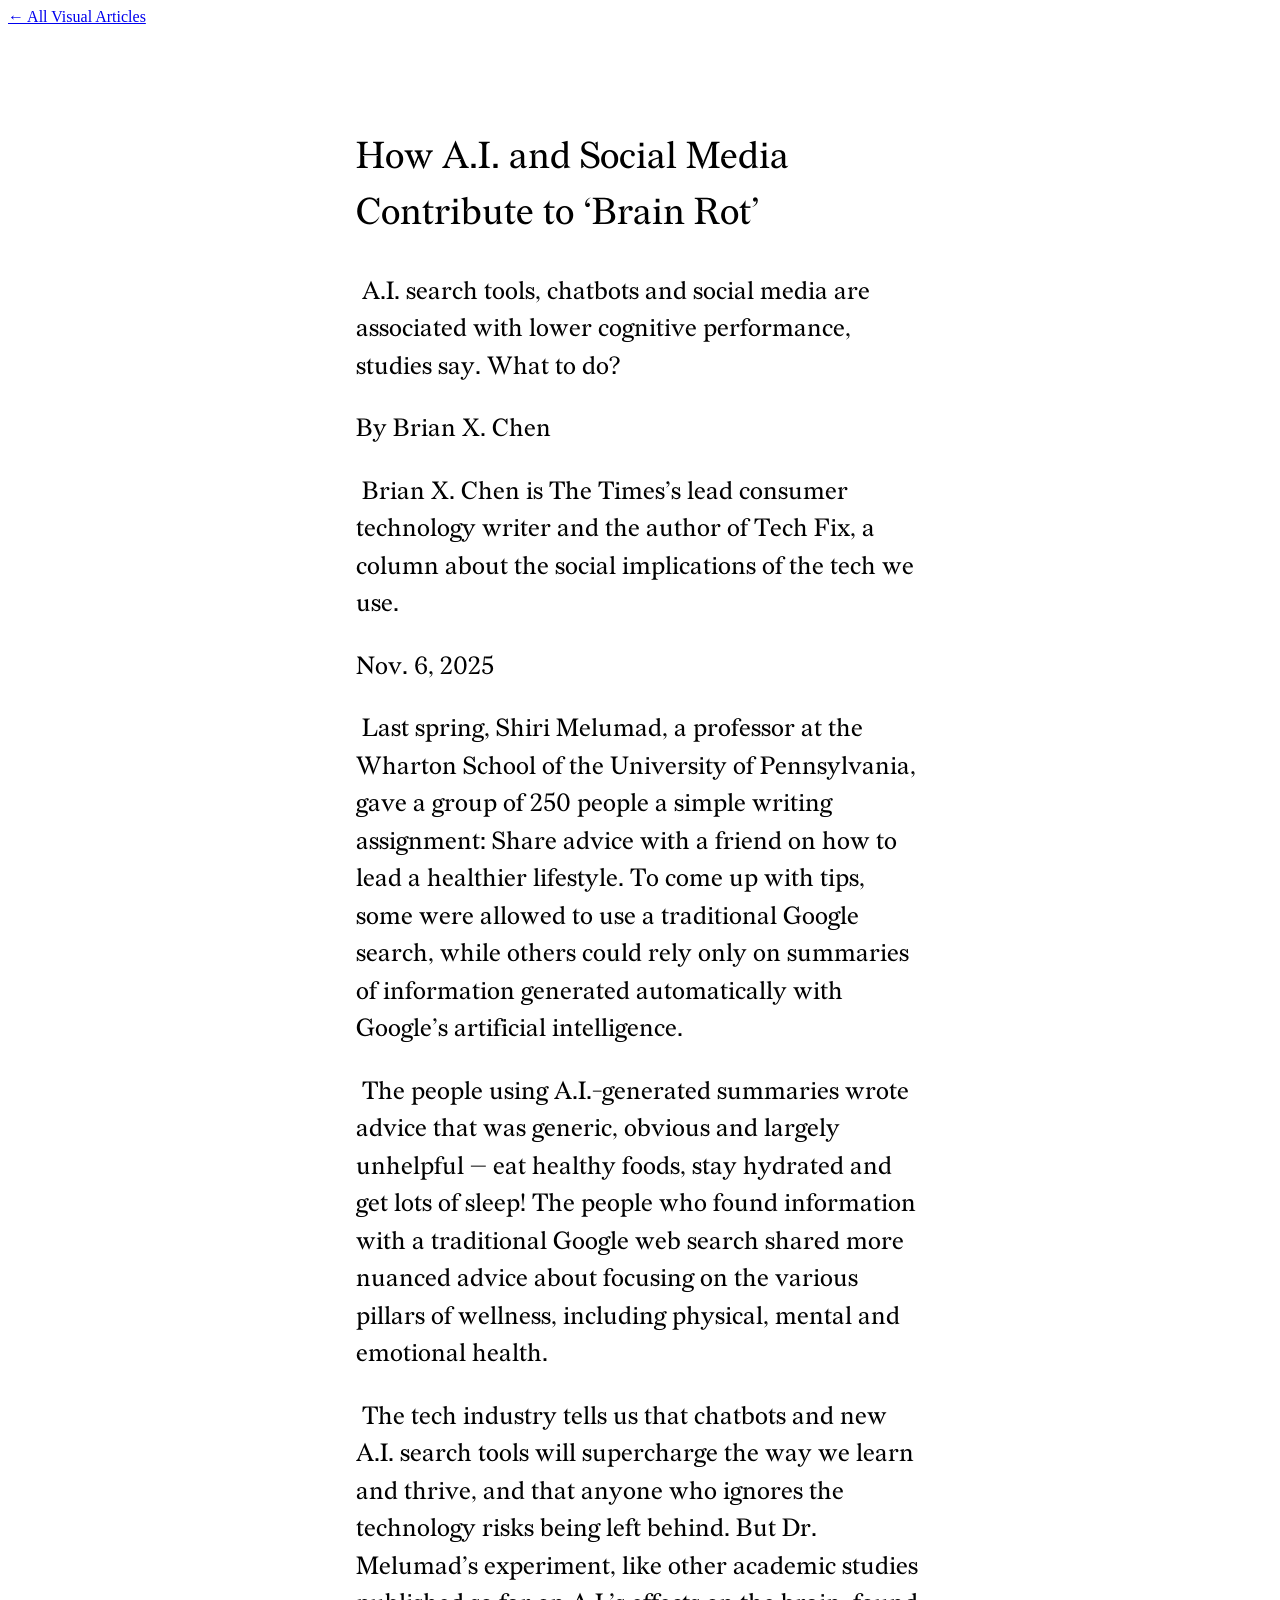
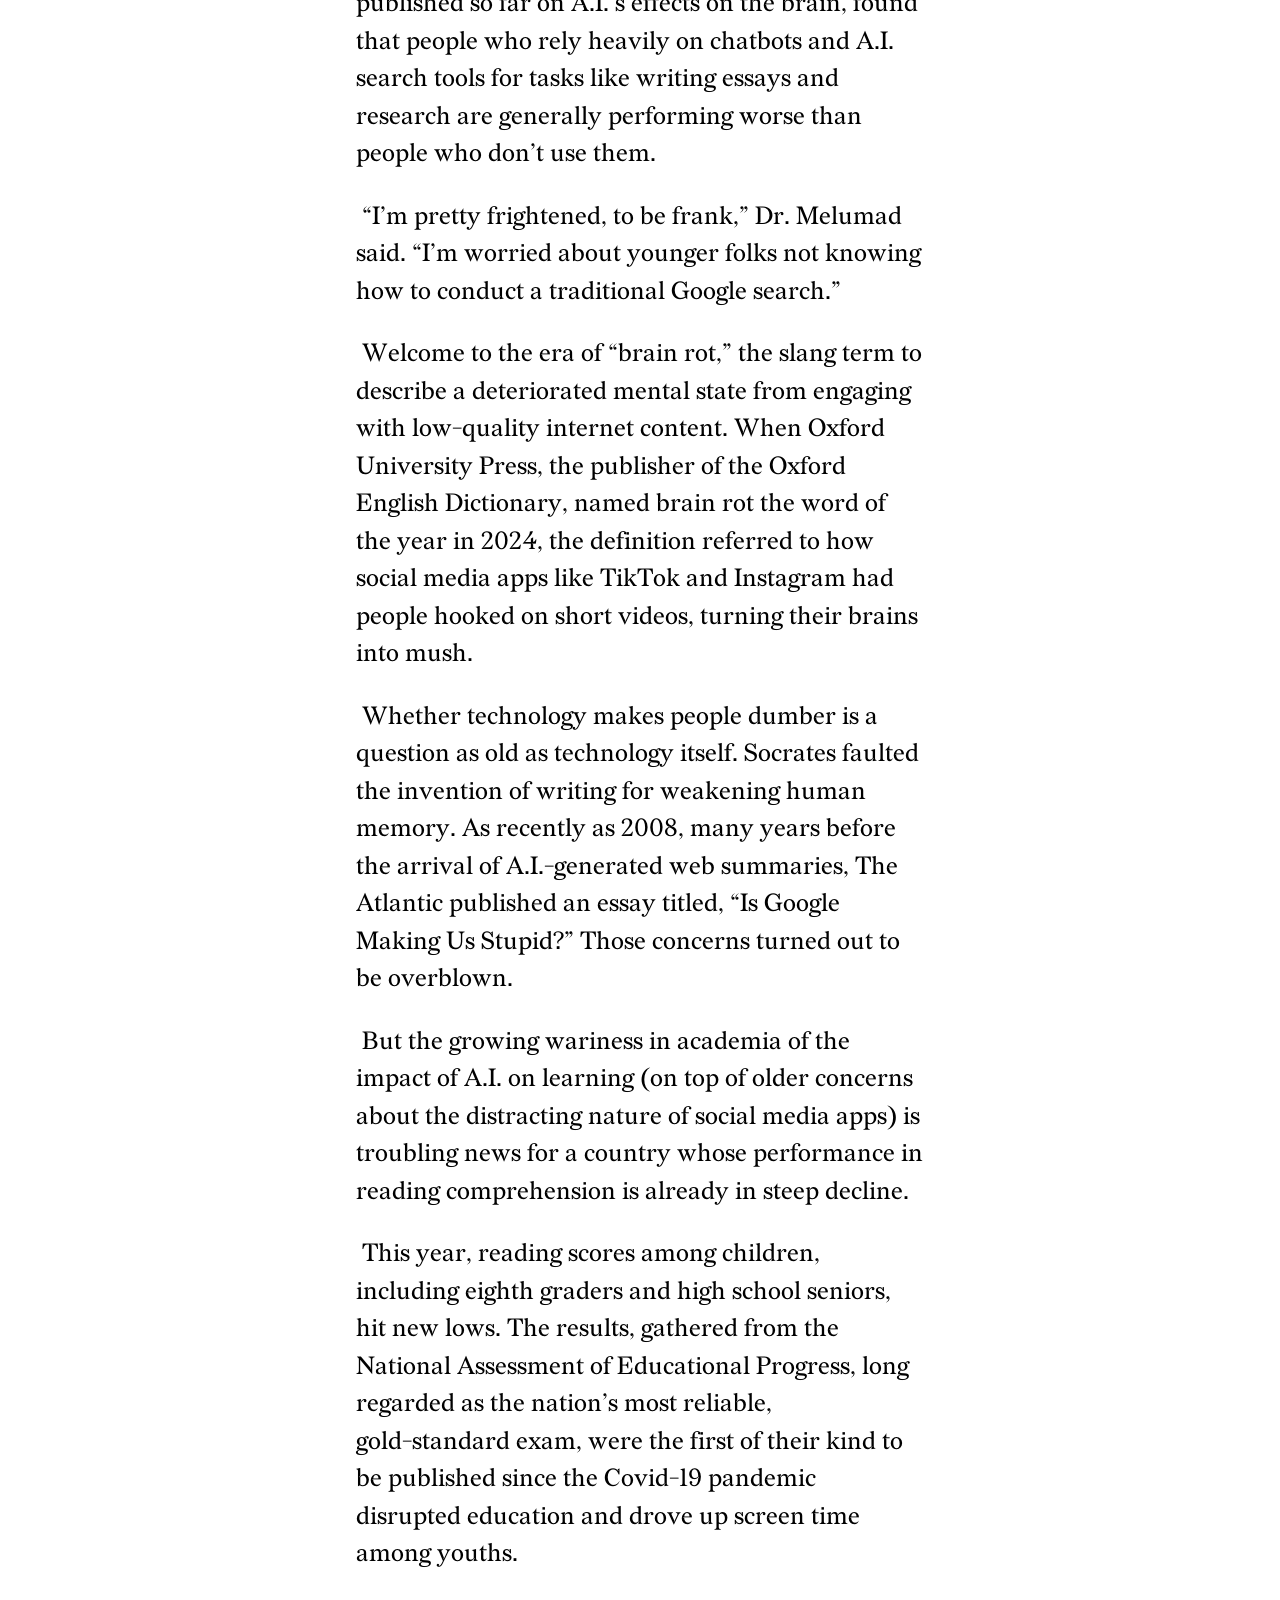
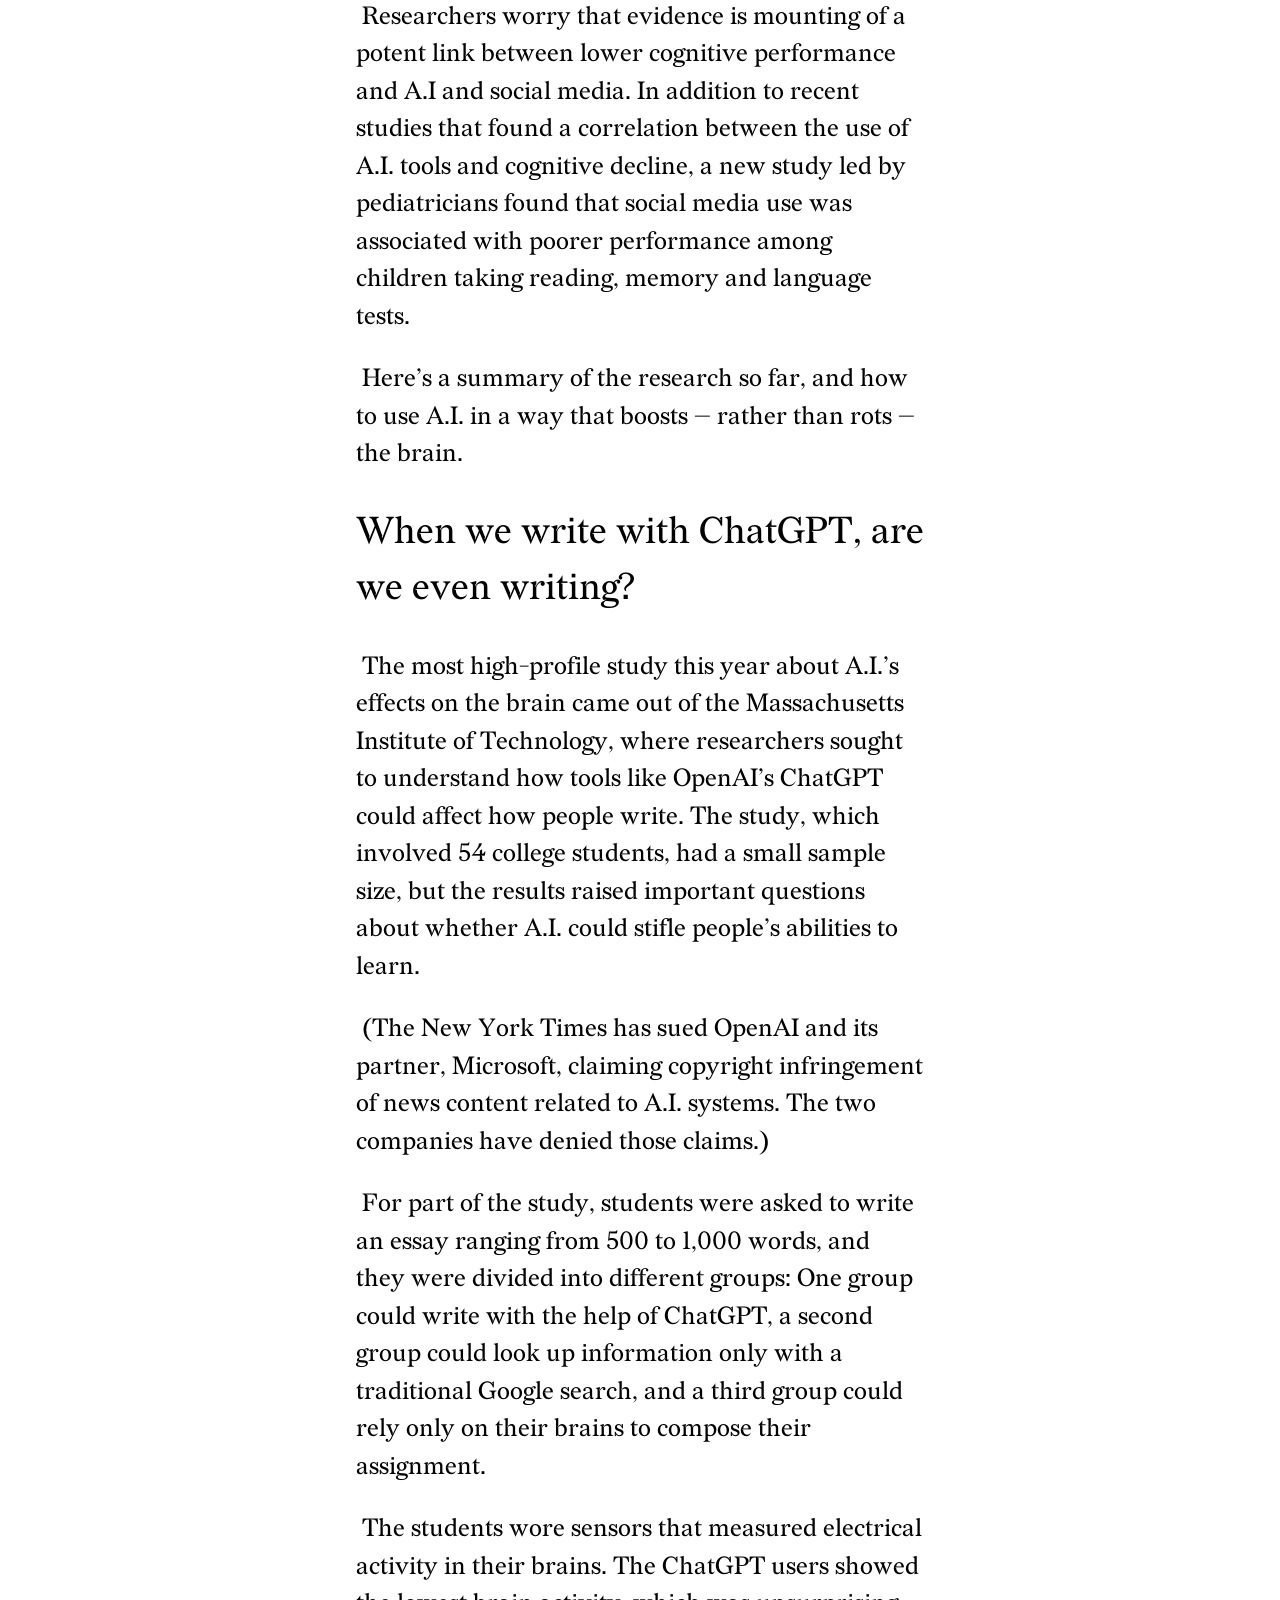
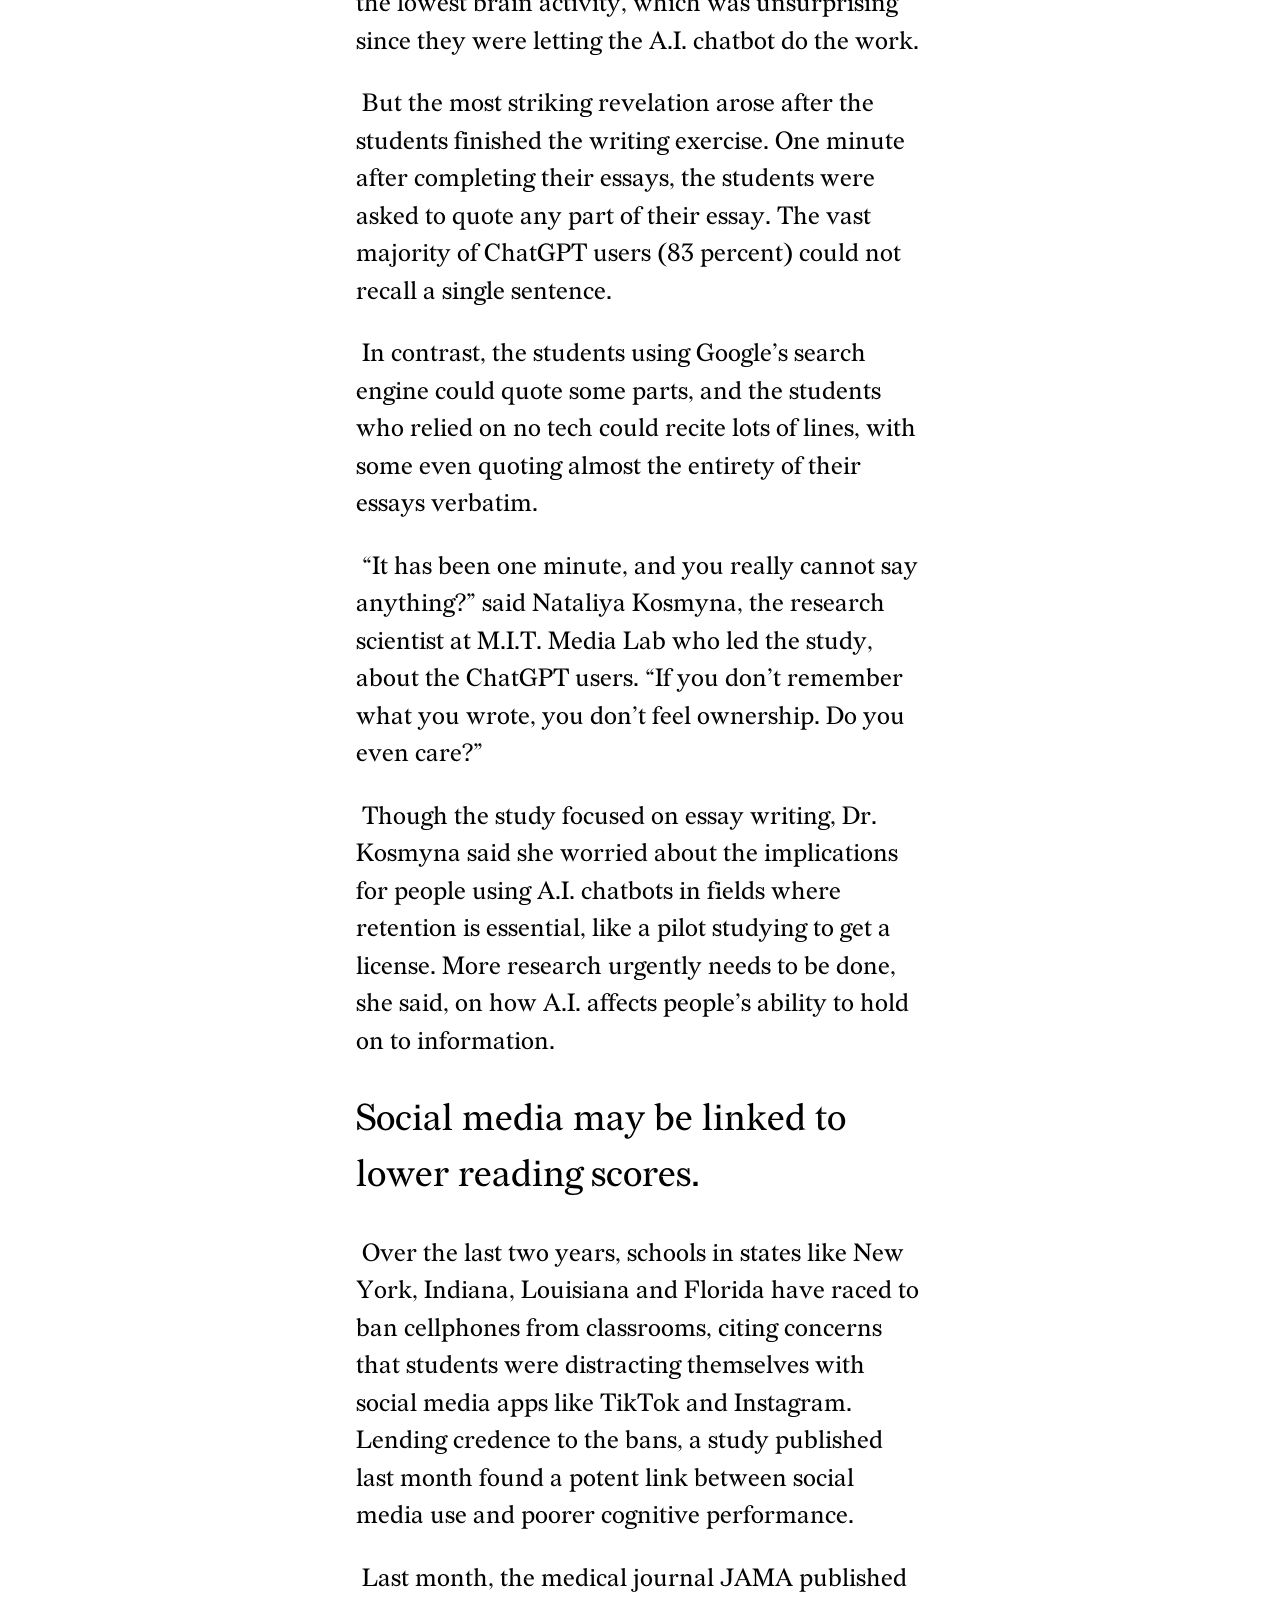
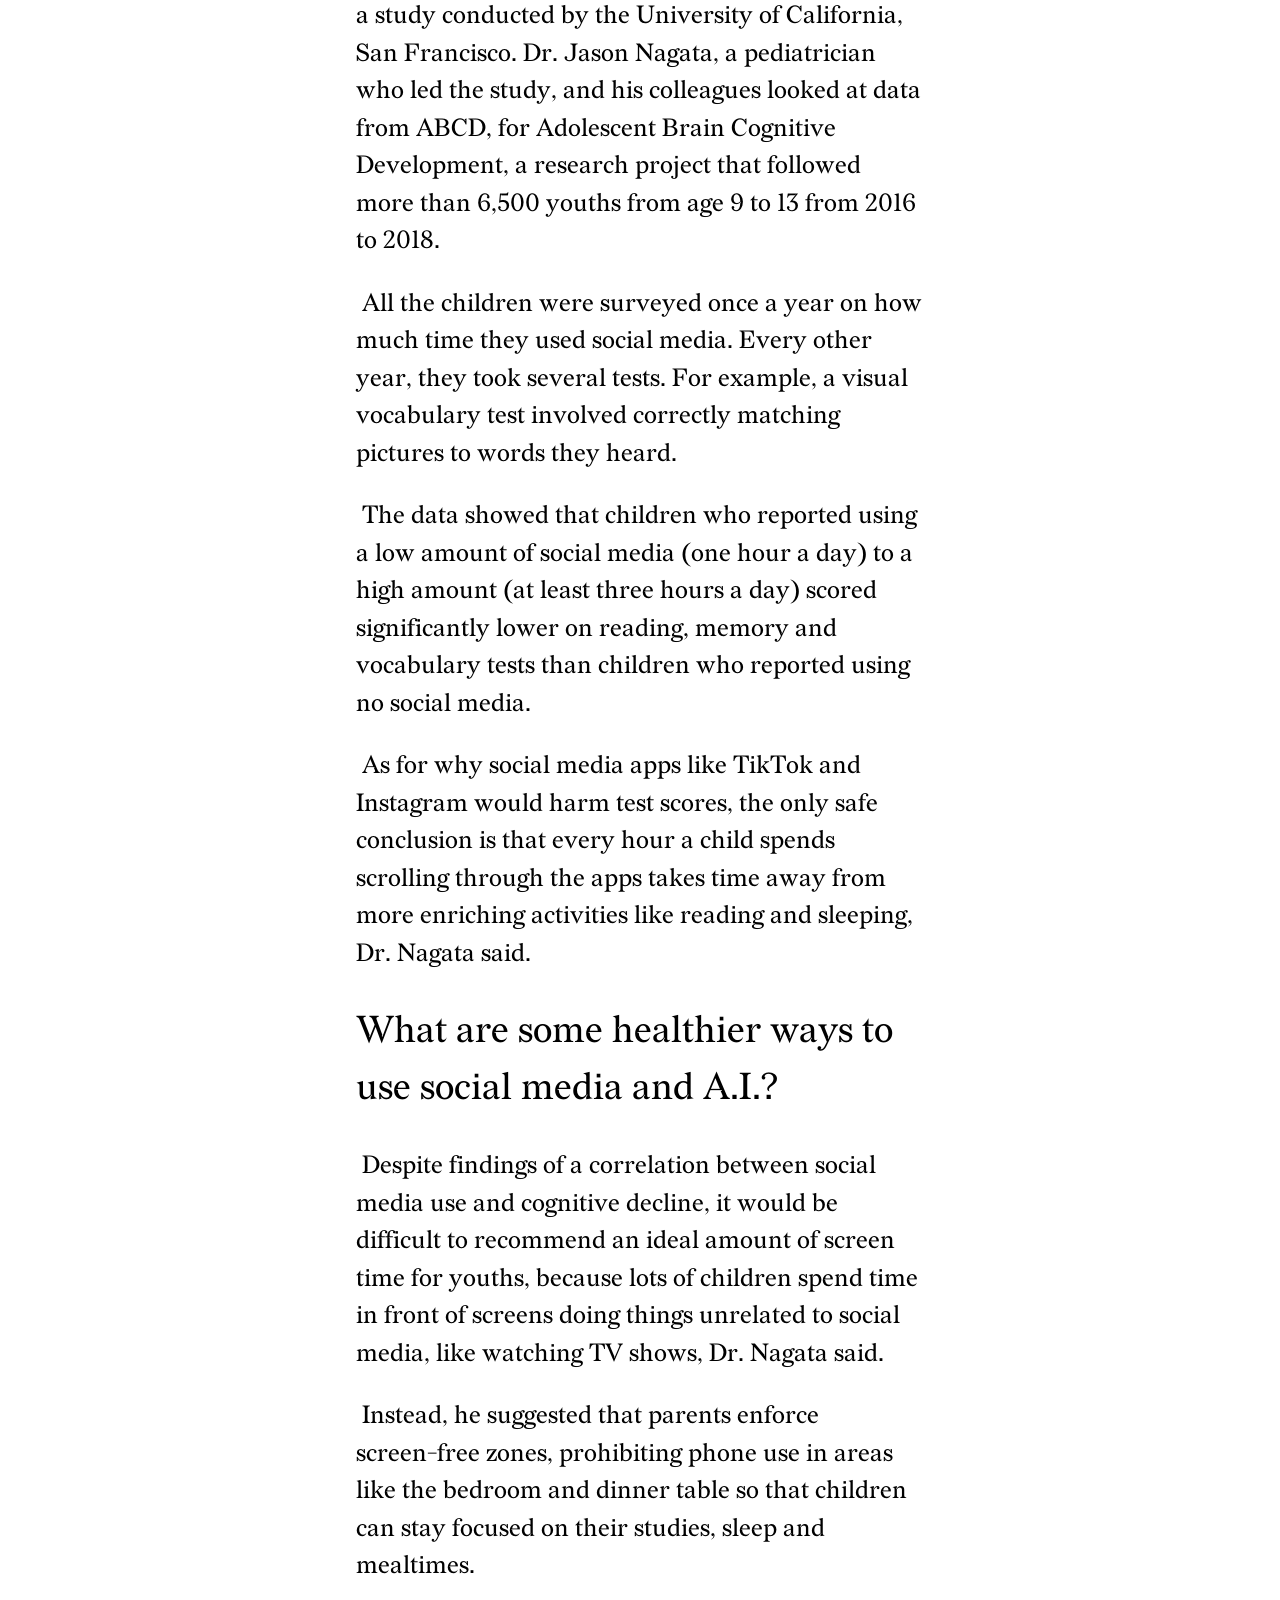
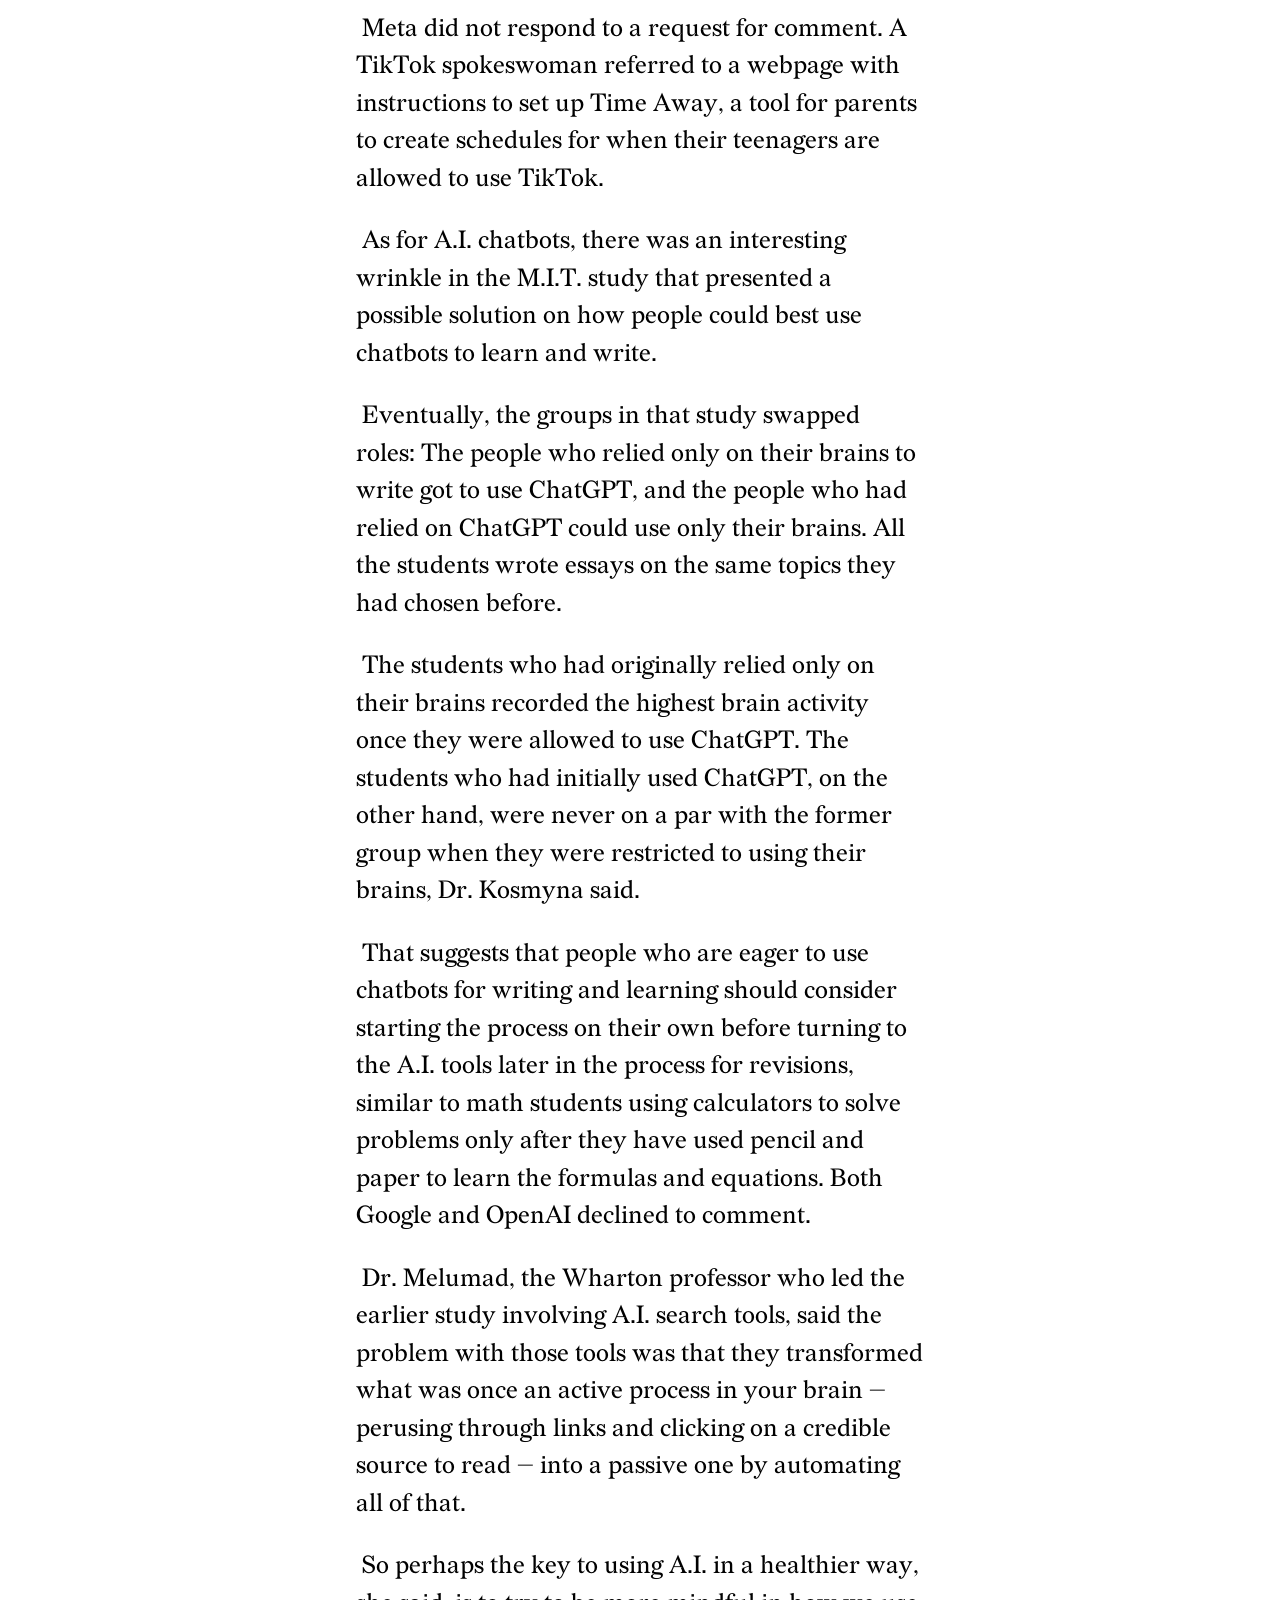
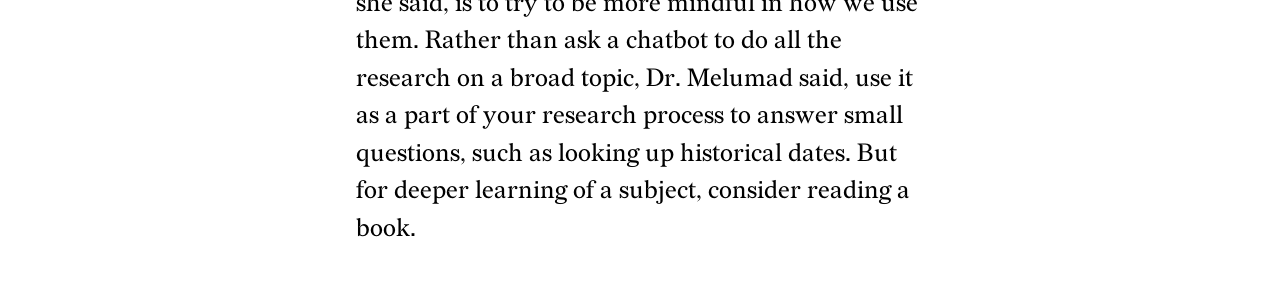
==== article-1/article-1.html @ 207b4827 "changes" ====
<!DOCTYPE html>
<html lang="en">
<head>
  <meta charset="UTF-8" />
  <title>How A.I. and Social Media Contribute to ‘Brain Rot’ | NYT Visual Articles</title>

  <link rel="stylesheet" href="../styles.css" />
  <link rel="stylesheet" href="article-1.css" />
</head>
<body>
  <header class="site-header">
    <nav class="site-nav">
      <a href="../index.html" class="nav-back">← All Visual Articles</a>
    </nav>
  </header>


  <body>
  <div class="orb orb-red"></div>
  <div class="orb orb-green"></div>
  <div class="orb orb-cyan"></div>

  <article class="article-page">
  </article>

  <script src="../script.js"></script>
  <script src="article-1.js"></script>
</body>


  <article class="article-page">

    <header class="article-header" id="hero">
      <h1>How A.I. and Social Media Contribute to ‘Brain Rot’</h1>
      <p class="dek">
        A.I. search tools, chatbots and social media are associated with lower cognitive
        performance, studies say. What to do?
      </p>
      <p class="byline">By Brian X. Chen</p>
      <p class="meta">
        Brian X. Chen is The Times’s lead consumer technology writer and the author of Tech Fix,
        a column about the social implications of the tech we use.
      </p>
      <p class="dateline">Nov. 6, 2025</p>
    </header>

    <main class="article-body">
      <section id="melumad-experiment">
        <p>
          Last spring, Shiri Melumad, a professor at the Wharton School of the University of
          Pennsylvania, gave a group of 250 people a simple writing assignment: Share advice
          with a friend on how to lead a healthier lifestyle. To come up with tips, some were
          allowed to use a traditional Google search, while others could rely only on summaries
          of information generated automatically with Google’s artificial intelligence.
        </p>
        <p>
          The people using A.I.-generated summaries wrote advice that was generic, obvious and
          largely unhelpful — eat healthy foods, stay hydrated and get lots of sleep! The people
          who found information with a traditional Google web search shared more nuanced advice
          about focusing on the various pillars of wellness, including physical, mental and
          emotional health.
        </p>
        <p>
          The tech industry tells us that chatbots and new A.I. search tools will supercharge
          the way we learn and thrive, and that anyone who ignores the technology risks being
          left behind. But Dr. Melumad’s experiment, like other academic studies published so
          far on A.I.’s effects on the brain, found that people who rely heavily on chatbots
          and A.I. search tools for tasks like writing essays and research are generally
          performing worse than people who don’t use them.
        </p>
        <p class="pull-quote">
          “I’m pretty frightened, to be frank,” Dr. Melumad said. “I’m worried about younger
          folks not knowing how to conduct a traditional Google search.”
        </p>
      </section>

      <section id="brain-rot-definition">
        <p>
          Welcome to the era of “brain rot,” the slang term to describe a deteriorated mental
          state from engaging with low-quality internet content. When Oxford University Press,
          the publisher of the Oxford English Dictionary, named brain rot the word of the year
          in 2024, the definition referred to how social media apps like TikTok and Instagram
          had people hooked on short videos, turning their brains into mush.
        </p>
        <p>
          Whether technology makes people dumber is a question as old as technology itself.
          Socrates faulted the invention of writing for weakening human memory. As recently as
          2008, many years before the arrival of A.I.-generated web summaries, The Atlantic
          published an essay titled, “Is Google Making Us Stupid?” Those concerns turned out to
          be overblown.
        </p>
        <p>
          But the growing wariness in academia of the impact of A.I. on learning (on top of
          older concerns about the distracting nature of social media apps) is troubling news
          for a country whose performance in reading comprehension is already in steep decline.
        </p>
        <p>
          This year, reading scores among children, including eighth graders and high school
          seniors, hit new lows. The results, gathered from the National Assessment of
          Educational Progress, long regarded as the nation’s most reliable, gold-standard
          exam, were the first of their kind to be published since the Covid-19 pandemic
          disrupted education and drove up screen time among youths.
        </p>
        <p>
          Researchers worry that evidence is mounting of a potent link between lower cognitive
          performance and A.I and social media. In addition to recent studies that found a
          correlation between the use of A.I. tools and cognitive decline, a new study led by
          pediatricians found that social media use was associated with poorer performance among
          children taking reading, memory and language tests.
        </p>
      </section>

      <section id="research-summary">
        <p class="section-kicker">
          Here’s a summary of the research so far, and how to use A.I. in a way that boosts —
          rather than rots — the brain.
        </p>
      </section>

      <section id="mit-study">
        <h2>When we write with ChatGPT, are we even writing?</h2>
        <p>
          The most high-profile study this year about A.I.’s effects on the brain came out of
          the Massachusetts Institute of Technology, where researchers sought to understand how
          tools like OpenAI’s ChatGPT could affect how people write. The study, which involved
          54 college students, had a small sample size, but the results raised important
          questions about whether A.I. could stifle people’s abilities to learn.
        </p>
        <p class="note">
          (The New York Times has sued OpenAI and its partner, Microsoft, claiming copyright
          infringement of news content related to A.I. systems. The two companies have denied
          those claims.)
        </p>
        <p>
          For part of the study, students were asked to write an essay ranging from 500 to
          1,000 words, and they were divided into different groups: One group could write with
          the help of ChatGPT, a second group could look up information only with a traditional
          Google search, and a third group could rely only on their brains to compose their
          assignment.
        </p>
        <p>
          The students wore sensors that measured electrical activity in their brains. The
          ChatGPT users showed the lowest brain activity, which was unsurprising since they
          were letting the A.I. chatbot do the work.
        </p>
        <p>
          But the most striking revelation arose after the students finished the writing
          exercise. One minute after completing their essays, the students were asked to quote
          any part of their essay. The vast majority of ChatGPT users (83 percent) could not
          recall a single sentence.
        </p>
        <p>
          In contrast, the students using Google’s search engine could quote some parts, and
          the students who relied on no tech could recite lots of lines, with some even quoting
          almost the entirety of their essays verbatim.
        </p>
        <p class="pull-quote">
          “It has been one minute, and you really cannot say anything?” said Nataliya Kosmyna,
          the research scientist at M.I.T. Media Lab who led the study, about the ChatGPT
          users. “If you don’t remember what you wrote, you don’t feel ownership. Do you even
          care?”
        </p>
        <p>
          Though the study focused on essay writing, Dr. Kosmyna said she worried about the
          implications for people using A.I. chatbots in fields where retention is essential,
          like a pilot studying to get a license. More research urgently needs to be done, she
          said, on how A.I. affects people’s ability to hold on to information.
        </p>
      </section>

      <section id="social-media-study">
        <h2>Social media may be linked to lower reading scores.</h2>
        <p>
          Over the last two years, schools in states like New York, Indiana, Louisiana and
          Florida have raced to ban cellphones from classrooms, citing concerns that students
          were distracting themselves with social media apps like TikTok and Instagram. Lending
          credence to the bans, a study published last month found a potent link between social
          media use and poorer cognitive performance.
        </p>
        <p>
          Last month, the medical journal JAMA published a study conducted by the University of
          California, San Francisco. Dr. Jason Nagata, a pediatrician who led the study, and
          his colleagues looked at data from ABCD, for Adolescent Brain Cognitive Development,
          a research project that followed more than 6,500 youths from age 9 to 13 from 2016 to
          2018.
        </p>
        <p>
          All the children were surveyed once a year on how much time they used social media.
          Every other year, they took several tests. For example, a visual vocabulary test
          involved correctly matching pictures to words they heard.
        </p>
        <p>
          The data showed that children who reported using a low amount of social media (one
          hour a day) to a high amount (at least three hours a day) scored significantly lower
          on reading, memory and vocabulary tests than children who reported using no social
          media.
        </p>
        <p>
          As for why social media apps like TikTok and Instagram would harm test scores, the
          only safe conclusion is that every hour a child spends scrolling through the apps
          takes time away from more enriching activities like reading and sleeping, Dr. Nagata
          said.
        </p>
      </section>

      <section id="healthier-use">
        <h2>What are some healthier ways to use social media and A.I.?</h2>
        <p>
          Despite findings of a correlation between social media use and cognitive decline, it
          would be difficult to recommend an ideal amount of screen time for youths, because
          lots of children spend time in front of screens doing things unrelated to social
          media, like watching TV shows, Dr. Nagata said.
        </p>
        <p>
          Instead, he suggested that parents enforce screen-free zones, prohibiting phone use
          in areas like the bedroom and dinner table so that children can stay focused on their
          studies, sleep and mealtimes.
        </p>
        <p>
          Meta did not respond to a request for comment. A TikTok spokeswoman referred to a
          webpage with instructions to set up Time Away, a tool for parents to create schedules
          for when their teenagers are allowed to use TikTok.
        </p>
        <p>
          As for A.I. chatbots, there was an interesting wrinkle in the M.I.T. study that
          presented a possible solution on how people could best use chatbots to learn and
          write.
        </p>
        <p>
          Eventually, the groups in that study swapped roles: The people who relied only on
          their brains to write got to use ChatGPT, and the people who had relied on ChatGPT
          could use only their brains. All the students wrote essays on the same topics they
          had chosen before.
        </p>
        <p>
          The students who had originally relied only on their brains recorded the highest
          brain activity once they were allowed to use ChatGPT. The students who had initially
          used ChatGPT, on the other hand, were never on a par with the former group when they
          were restricted to using their brains, Dr. Kosmyna said.
        </p>
        <p>
          That suggests that people who are eager to use chatbots for writing and learning
          should consider starting the process on their own before turning to the A.I. tools
          later in the process for revisions, similar to math students using calculators to
          solve problems only after they have used pencil and paper to learn the formulas and
          equations. Both Google and OpenAI declined to comment.
        </p>
        <p>
          Dr. Melumad, the Wharton professor who led the earlier study involving A.I. search
          tools, said the problem with those tools was that they transformed what was once an
          active process in your brain — perusing through links and clicking on a credible
          source to read — into a passive one by automating all of that.
        </p>
        <p>
          So perhaps the key to using A.I. in a healthier way, she said, is to try to be more
          mindful in how we use them. Rather than ask a chatbot to do all the research on a
          broad topic, Dr. Melumad said, use it as a part of your research process to answer
          small questions, such as looking up historical dates. But for deeper learning of a
          subject, consider reading a book.
        </p>
      </section>
    </main>
  </article>

  <script src="../script.js"></script>
  <script src="article-1.js"></script>
</body>
</html>
---- article-1/article-1.css ----
@font-face {
  font-family: "Redaction";
  src: url("../fonts/Redaction.otf") format("opentype");
  font-weight: 400;
  font-style: normal;
}

@font-face {
  font-family: "Redaction";
  src: url("../fonts/Redaction20.otf") format("opentype");
  font-weight: 200;
  font-style: normal;
}

@font-face {
  font-family: "Redaction";
  src: url("../fonts/Redaction35.otf") format("opentype");
  font-weight: 300;
  font-style: normal;
}

@font-face {
  font-family: "Redaction";
  src: url("../fonts/Redaction50.otf") format("opentype");
  font-weight: 500;
  font-style: normal;
}

@font-face {
  font-family: "Redaction";
  src: url("../fonts/Redaction70.otf") format("opentype");
  font-weight: 700;
  font-style: normal;
}

@font-face {
  font-family: "Redaction";
  src: url("../fonts/Redaction100.otf") format("opentype");
  font-weight: 900;
  font-style: normal;
}


.article-page {
  font-family: "Redaction", system-ui, -apple-system, BlinkMacSystemFont, sans-serif;
  font-size: clamp(20px, 2vw, 25px);
  max-width: 600px;         
  width: 100%;               
  margin: 0 auto;          
  padding: 24px 16px;       
  box-sizing: border-box;
  font-synthesis: none;     

 
  hyphens: none;
  word-break: normal;
  overflow-wrap: normal;
}

.article-header,
.article-body {
  width: 100%;
}


.article-page p,
.article-page h1,
.article-page h2 {
  font-weight: 400;
  line-height: 1.5;
  transition: none;
}

.rot-word {
  display: inline-block;
  white-space: nowrap;
}

.rot-char {
  display: inline-block;


  padding: 6px 4px;     
  margin: -6px -4px;    

  font-synthesis: none;
  transition: none;
}

body {
  background: #ffffff;
}


/* .orb {
  position: fixed;
  width: 320px;
  height: 320px;
  border-radius: 50%;
  pointer-events: none;
  mix-blend-mode: multiply;
  opacity: 0.9;
  z-index: 0;

  filter: blur(30px);
}


.orb-red {
  background: radial-gradient(circle,
    rgba(255, 0, 0, 1) 0%,
    rgba(255, 0, 0, 0.6) 35%,
    rgba(255, 0, 0, 0.25) 60%,
    rgba(255, 0, 0, 0) 100%
  );
}


.orb-green {
  background: radial-gradient(circle,
    rgba(75, 255, 0, 1) 0%,
    rgba(75, 255, 0, 0.6) 35%,
    rgba(75, 255, 0, 0.25) 60%,
    rgba(75, 255, 0, 0) 100%
  );
}

.orb-cyan {
  background: radial-gradient(circle,
    rgba(0, 231, 255, 1) 0%,
    rgba(0, 231, 255, 0.6) 35%,
    rgba(0, 231, 255, 0.25) 60%,
    rgba(0, 231, 255, 0) 100%
  );
} */



.article-page {
  position: relative;
  z-index: 1;
}
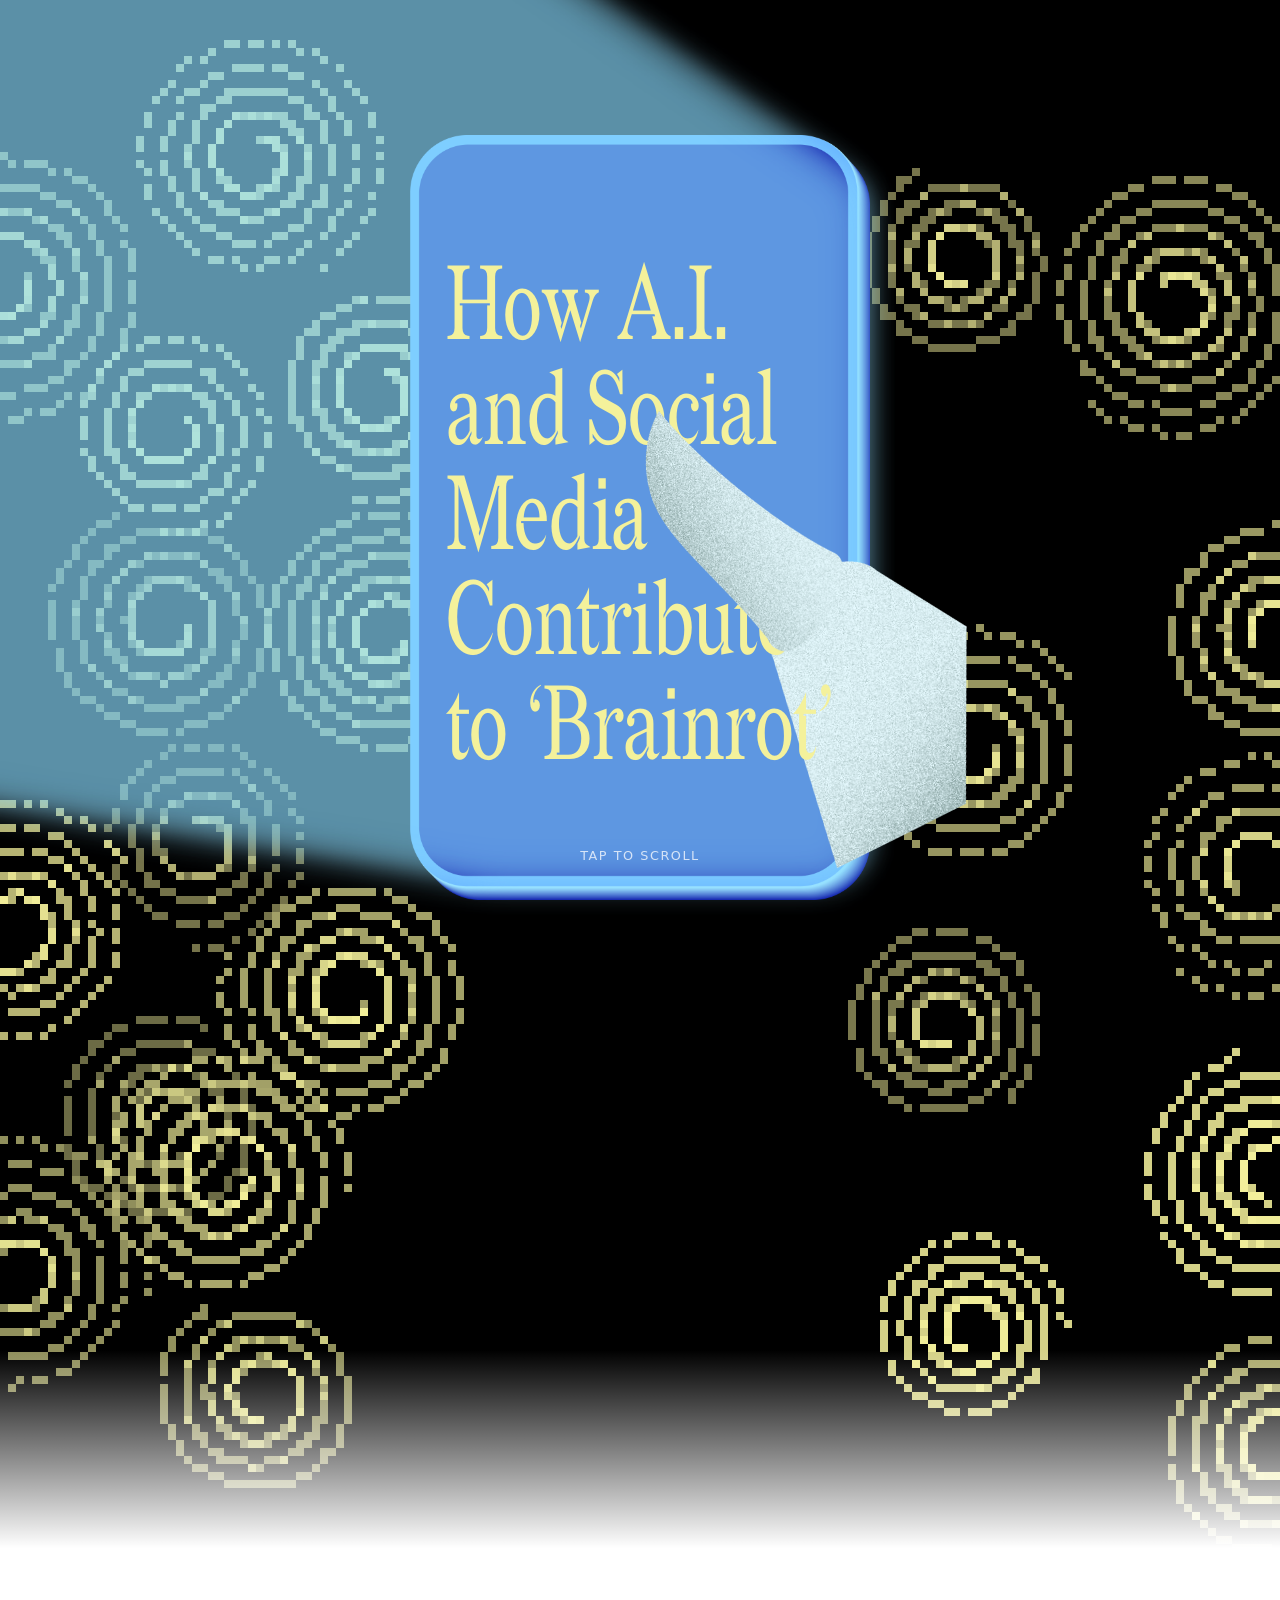
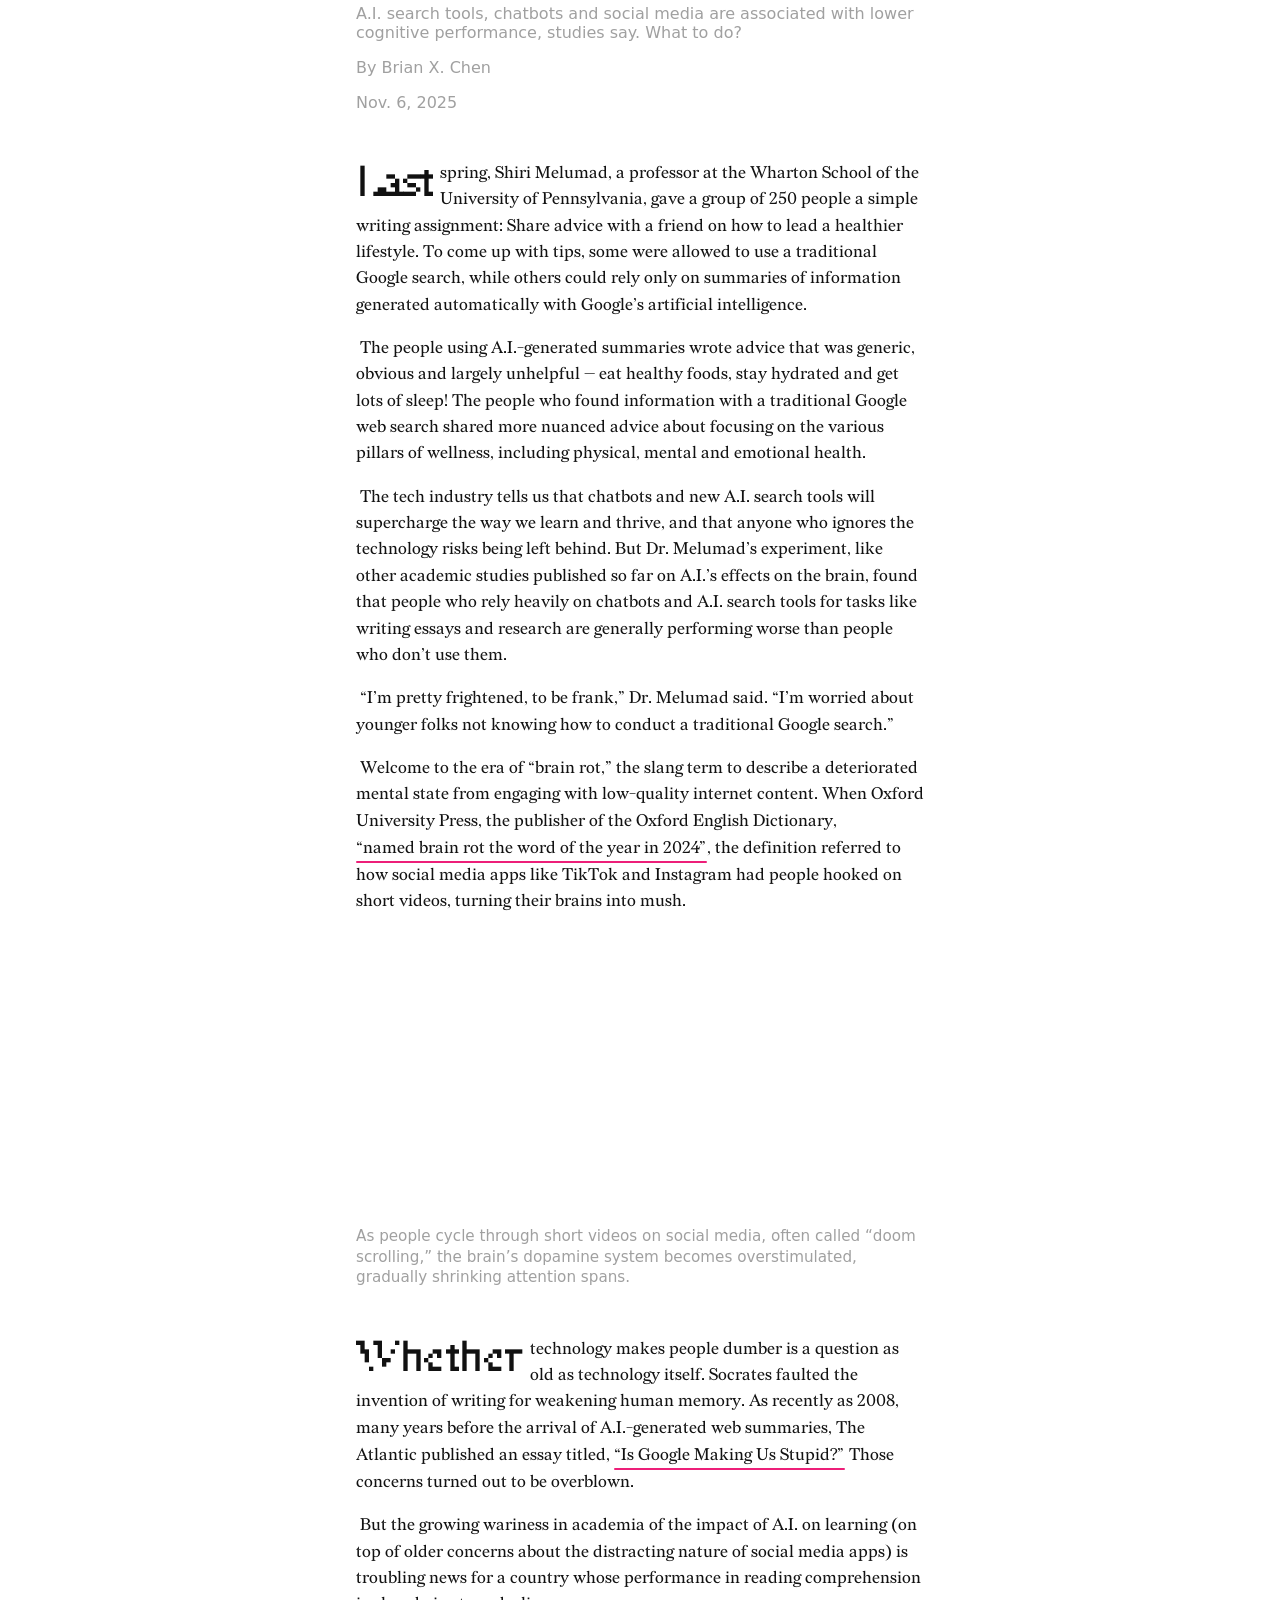
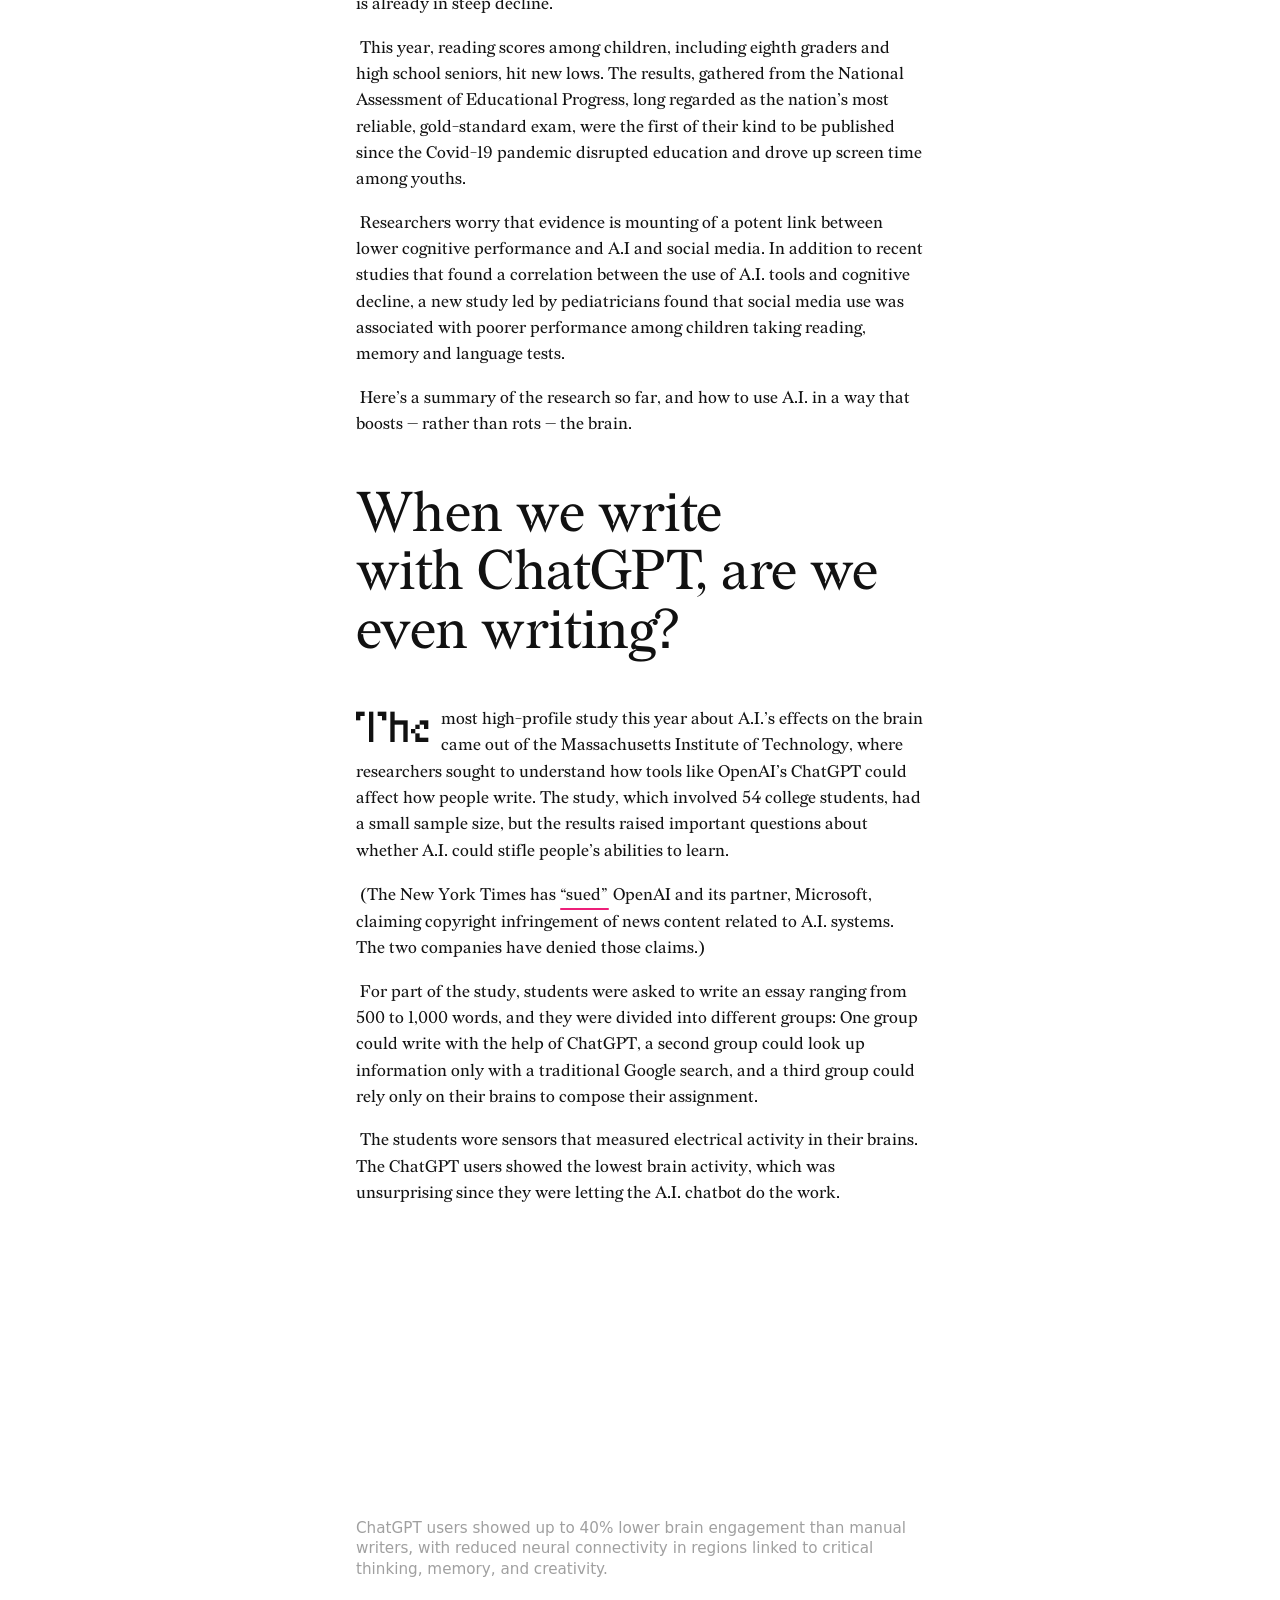
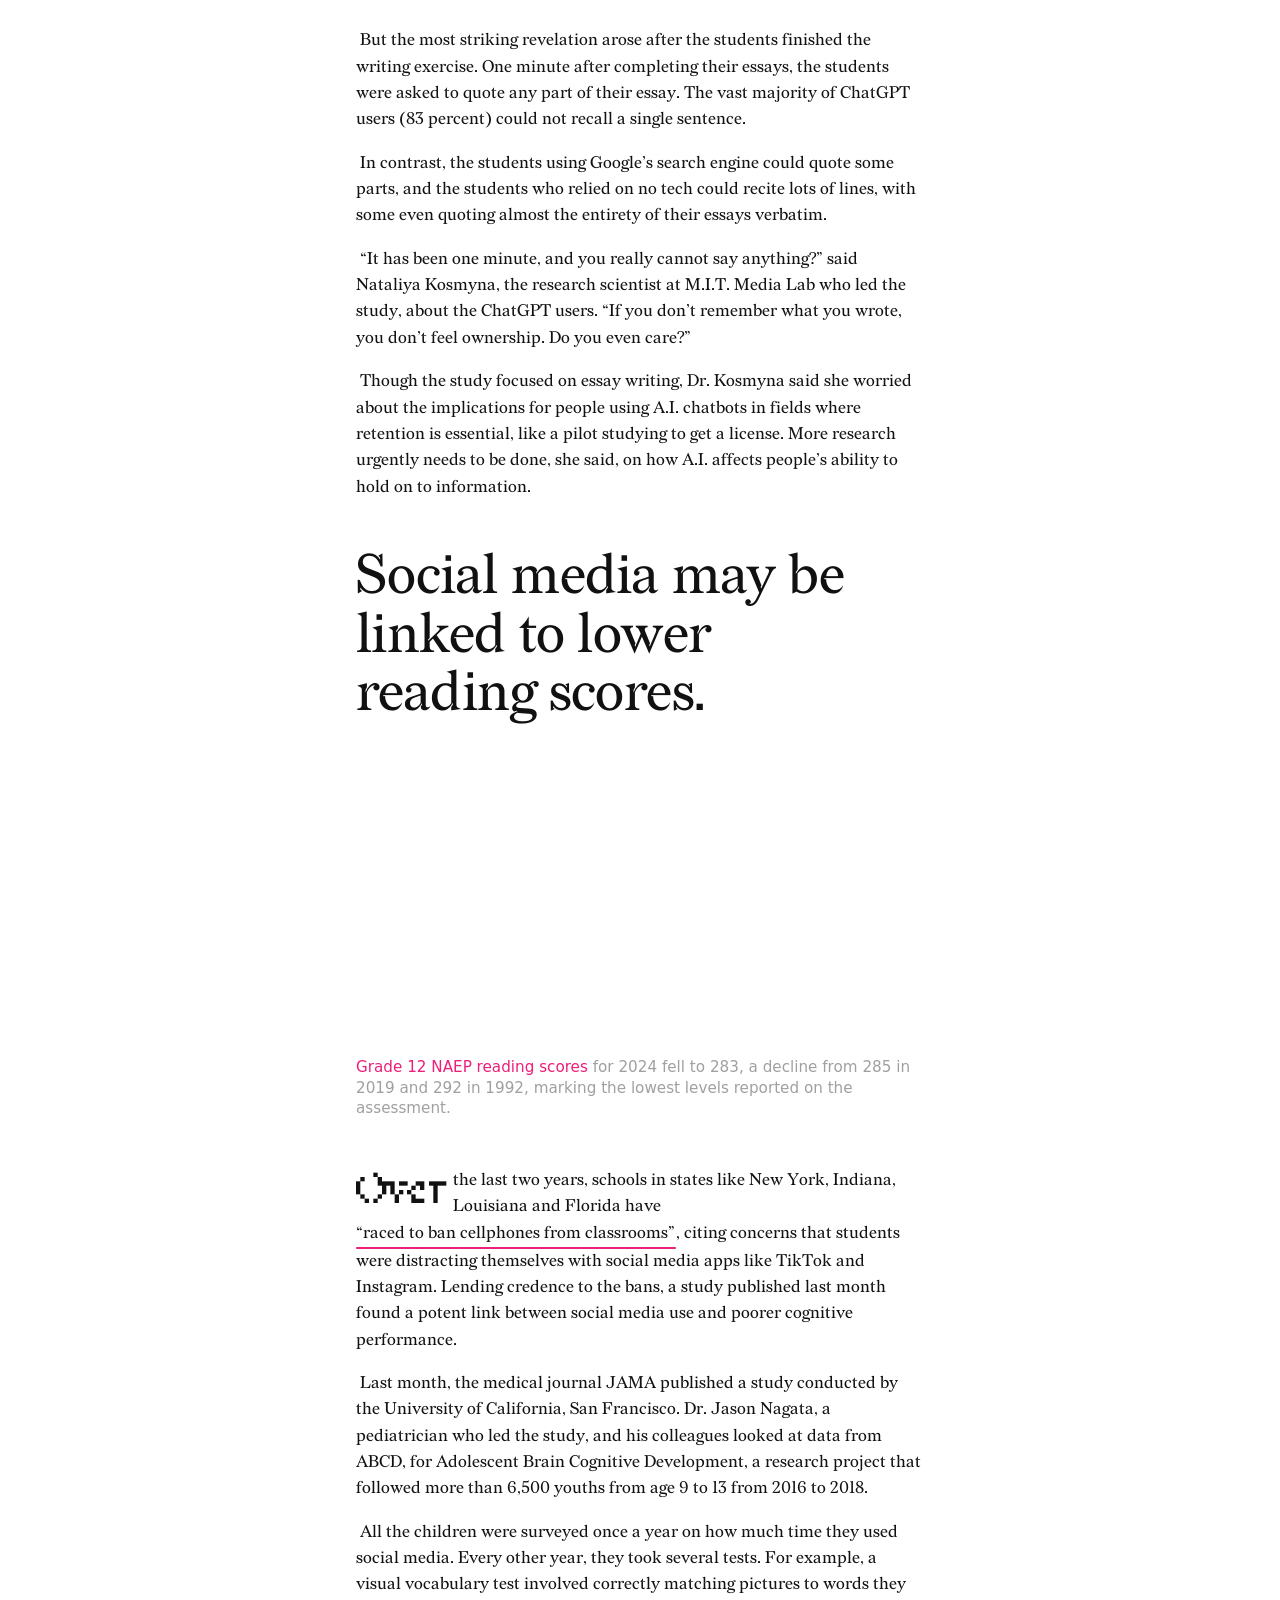
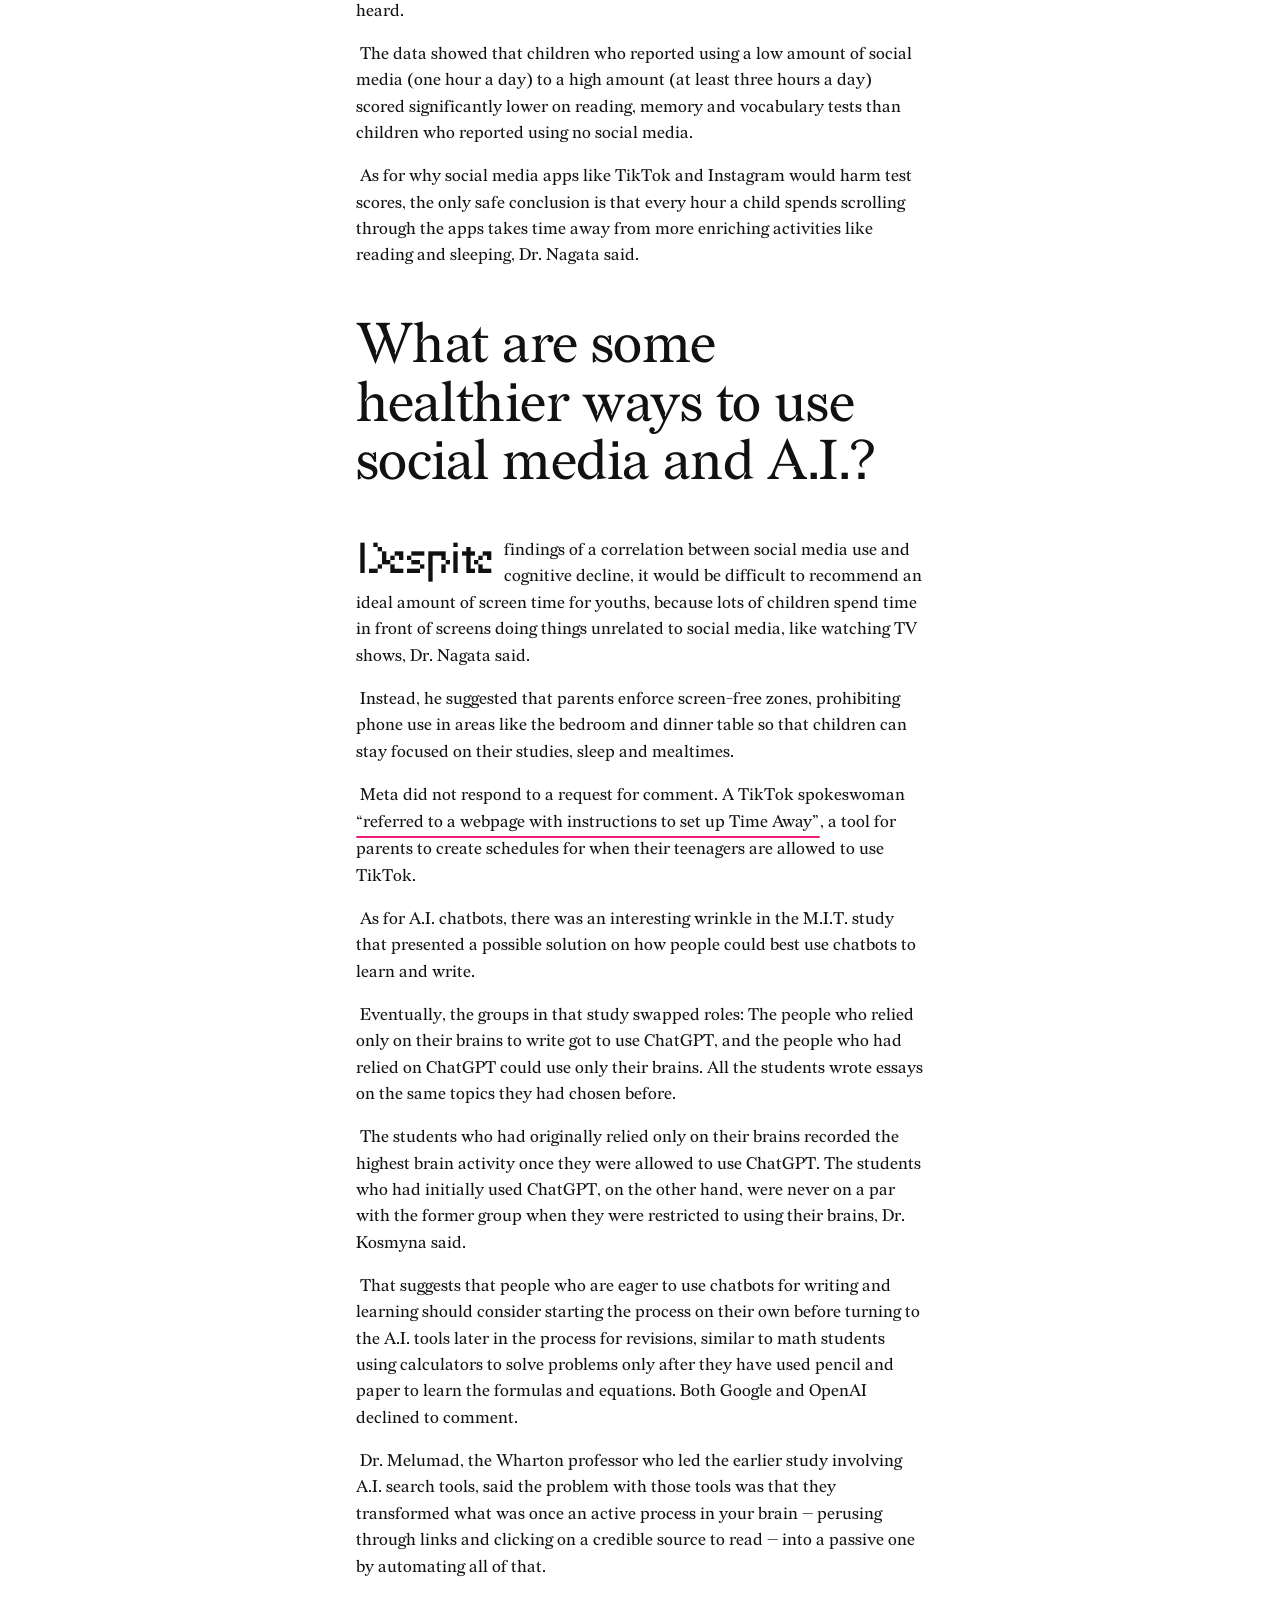
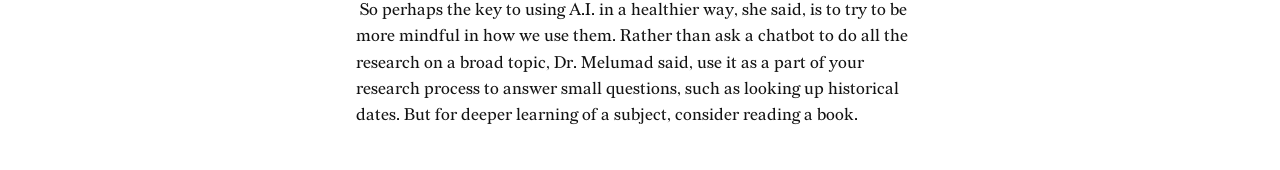
==== commit aefd517c: "Publish site" ====
--- a/article-1/article-1.html
+++ b/article-1/article-1.html
@@ -2,48 +2,74 @@
 <html lang="en">
 <head>
   <meta charset="UTF-8" />
-  <title>How A.I. and Social Media Contribute to ‘Brain Rot’ | NYT Visual Articles</title>
-
-  <link rel="stylesheet" href="../styles.css" />
+  <title>How A.I. and Social Media Contribute to ‘Brain Rot’</title>
+
+  <link rel="stylesheet" href="../style.css" />
   <link rel="stylesheet" href="article-1.css" />
 </head>
+
 <body>
-  <header class="site-header">
-    <nav class="site-nav">
-      <a href="../index.html" class="nav-back">← All Visual Articles</a>
-    </nav>
-  </header>
-
-
-  <body>
-  <div class="orb orb-red"></div>
-  <div class="orb orb-green"></div>
-  <div class="orb orb-cyan"></div>
+<aside class="link-dock" id="linkDock" aria-hidden="true">
+  <div class="link-dock-inner">
+    <div class="link-dock-kicker">Link preview</div>
+
+    <div class="link-dock-title"></div>
+    <div class="link-dock-subtitle"></div>
+
+    <a class="link-dock-button" target="_blank" rel="noopener">
+    </a>
+
+  </div>
+</aside>
+
+    <!-- loop video -->
+    <!--
+    <video
+      class="landing-video"
+      src="../images/brainrot.mp4"
+      autoplay
+      muted
+      loop
+      playsinline
+    ></video>
+    -->
+
+    <header class="landing-hero" aria-hidden="true">
+  <img class="landing-bg" src="../images/brainrot-landing.png" alt="" />
+
+  <div class="hero-stage" id="heroStage">
+    <canvas id="spiralOverlay" class="spiral-overlay" aria-hidden="true"></canvas>
+
+    <div class="phone-hero" id="phoneHero">
+      <img class="phone-img" src="../images/phone.png" alt="" />
+
+  <img class="screen-glow" src="../images/screen-glow.png" alt="" aria-hidden="true" />
+
+<div class="thumb-palm-wrap" aria-hidden="true">
+  <img class="thumb-palm" id="thumbPalm" src="../images/thumb-palm.png" alt="" />
+</div>
+
+<div class="thumb-finger-wrap" aria-hidden="true">
+  <img class="thumb-finger" id="thumbFinger" src="../images/thumb-finger.png" alt="" />
+</div>
+
+      <div class="phone-screen" id="phoneScreen" aria-hidden="true">
+        <div class="reel-track" id="reelTrack"></div>
+        <div class="tap-hint" id="tapHint">tap to scroll</div>
+      </div>
+    </div>
+  </div>
+</header>
 
   <article class="article-page">
-  </article>
-
-  <script src="../script.js"></script>
-  <script src="article-1.js"></script>
-</body>
-
-
-  <article class="article-page">
-
-    <header class="article-header" id="hero">
-      <h1>How A.I. and Social Media Contribute to ‘Brain Rot’</h1>
+    <header class="article-header">
       <p class="dek">
         A.I. search tools, chatbots and social media are associated with lower cognitive
         performance, studies say. What to do?
       </p>
       <p class="byline">By Brian X. Chen</p>
-      <p class="meta">
-        Brian X. Chen is The Times’s lead consumer technology writer and the author of Tech Fix,
-        a column about the social implications of the tech we use.
-      </p>
       <p class="dateline">Nov. 6, 2025</p>
     </header>
-
     <main class="article-body">
       <section id="melumad-experiment">
         <p>
@@ -75,25 +101,64 @@
       </section>
 
       <section id="brain-rot-definition">
-        <p>
+        <p data-no-dropword>
           Welcome to the era of “brain rot,” the slang term to describe a deteriorated mental
           state from engaging with low-quality internet content. When Oxford University Press,
-          the publisher of the Oxford English Dictionary, named brain rot the word of the year
-          in 2024, the definition referred to how social media apps like TikTok and Instagram
+          the publisher of the Oxford English Dictionary,
+          <a class="link-pop"
+             href="https://www.nytimes.com/2024/12/01/arts/brain-rot-oxford-word.html"
+             target="_blank" 
+             rel="noopener noreferrer"
+             data-preview-title="NYT: Oxford’s 2024 Word of the Year Is…"
+             data-preview-subtitle="After digging through its enormous database, it has chosen “brain rot” — specifically, the kind brought on by digital overload — as its 2024 Word of the Year.
+            It’s been quite a journey for “brain rot,” which triumphed over a shortlist of contenders including “lore,” “demure,” “romantasy,” “dynamic pricing” and “slop.”">
+
+            “named brain rot the word of the year in 2024”
+          </a>,
+          the definition referred to how social media apps like TikTok and Instagram
           had people hooked on short videos, turning their brains into mush.
         </p>
+
+        <figure class="inline-media" data-io-play>
+
+    <video
+      class="inline-media-video"
+      src="../images/article1-doomscrolling.mp4"
+      autoplay
+      muted
+      loop
+      playsinline
+      preload="metadata"
+    ></video>
+  
+  <figcaption class="inline-media-caption">
+    As people cycle through short videos on social media, often called “doom scrolling,” the brain’s dopamine system becomes overstimulated, gradually shrinking attention spans.
+  </figcaption>
+</figure>
+
+
         <p>
           Whether technology makes people dumber is a question as old as technology itself.
           Socrates faulted the invention of writing for weakening human memory. As recently as
           2008, many years before the arrival of A.I.-generated web summaries, The Atlantic
-          published an essay titled, “Is Google Making Us Stupid?” Those concerns turned out to
-          be overblown.
-        </p>
+          published an essay titled,
+          <a class="link-pop"
+             href="https://www.theatlantic.com/magazine/archive/2008/07/is-google-making-us-stupid/306868/"
+             target="_blank" 
+             rel="noopener noreferrer"
+             data-preview-title="The Atlantic: Is Google Making Us Stupid?"
+             data-preview-subtitle="What the Internet is doing to our brains.">
+            “Is Google Making Us Stupid?”
+          </a>
+          Those concerns turned out to be overblown.
+        </p>
+
         <p>
           But the growing wariness in academia of the impact of A.I. on learning (on top of
           older concerns about the distracting nature of social media apps) is troubling news
           for a country whose performance in reading comprehension is already in steep decline.
         </p>
+
         <p>
           This year, reading scores among children, including eighth graders and high school
           seniors, hit new lows. The results, gathered from the National Assessment of
@@ -101,6 +166,7 @@
           exam, were the first of their kind to be published since the Covid-19 pandemic
           disrupted education and drove up screen time among youths.
         </p>
+
         <p>
           Researchers worry that evidence is mounting of a potent link between lower cognitive
           performance and A.I and social media. In addition to recent studies that found a
@@ -108,17 +174,16 @@
           pediatricians found that social media use was associated with poorer performance among
           children taking reading, memory and language tests.
         </p>
-      </section>
-
-      <section id="research-summary">
-        <p class="section-kicker">
+
+        <p>
           Here’s a summary of the research so far, and how to use A.I. in a way that boosts —
           rather than rots — the brain.
         </p>
       </section>
 
       <section id="mit-study">
-        <h2>When we write with ChatGPT, are we even writing?</h2>
+        <h2>When we write with&nbsp;ChatGPT, are we even writing?</h2>
+
         <p>
           The most high-profile study this year about A.I.’s effects on the brain came out of
           the Massachusetts Institute of Technology, where researchers sought to understand how
@@ -126,11 +191,22 @@
           54 college students, had a small sample size, but the results raised important
           questions about whether A.I. could stifle people’s abilities to learn.
         </p>
+
         <p class="note">
-          (The New York Times has sued OpenAI and its partner, Microsoft, claiming copyright
+          (The New York Times has
+          <a class="link-pop"
+             href="https://www.nytimes.com/2023/12/27/business/media/new-york-times-open-ai-microsoft-lawsuit.html"
+             target="_blank" rel="noopener noreferrer"
+             data-preview-title="NYT: The Times Sues OpenAI and Microsoft Over A.I. Use of Copyrighted Work"
+             data-preview-subtitle="Millions of articles from The New York Times were used to train chatbots that now compete with it, the lawsuit said.">
+            
+             “sued”
+          </a>
+          OpenAI and its partner, Microsoft, claiming copyright
           infringement of news content related to A.I. systems. The two companies have denied
           those claims.)
         </p>
+
         <p>
           For part of the study, students were asked to write an essay ranging from 500 to
           1,000 words, and they were divided into different groups: One group could write with
@@ -138,28 +214,51 @@
           Google search, and a third group could rely only on their brains to compose their
           assignment.
         </p>
+
         <p>
           The students wore sensors that measured electrical activity in their brains. The
           ChatGPT users showed the lowest brain activity, which was unsurprising since they
           were letting the A.I. chatbot do the work.
         </p>
+
+ <figure class="inline-media" data-io-play>
+ 
+    <video
+      class="inline-media-video"
+      src="../images/article1-brainactivity.mp4"
+      autoplay
+      muted
+      loop
+      playsinline
+      preload="metadata"
+    ></video>
+
+  <figcaption class="inline-media-caption">
+    ChatGPT users showed up to 40% lower brain engagement than manual writers, with reduced neural connectivity in regions linked to critical thinking, memory, and creativity.
+  </figcaption>
+</figure>
+
+
         <p>
           But the most striking revelation arose after the students finished the writing
           exercise. One minute after completing their essays, the students were asked to quote
           any part of their essay. The vast majority of ChatGPT users (83 percent) could not
           recall a single sentence.
         </p>
+
         <p>
           In contrast, the students using Google’s search engine could quote some parts, and
           the students who relied on no tech could recite lots of lines, with some even quoting
           almost the entirety of their essays verbatim.
         </p>
+
         <p class="pull-quote">
           “It has been one minute, and you really cannot say anything?” said Nataliya Kosmyna,
           the research scientist at M.I.T. Media Lab who led the study, about the ChatGPT
           users. “If you don’t remember what you wrote, you don’t feel ownership. Do you even
           care?”
         </p>
+
         <p>
           Though the study focused on essay writing, Dr. Kosmyna said she worried about the
           implications for people using A.I. chatbots in fields where retention is essential,
@@ -169,14 +268,49 @@
       </section>
 
       <section id="social-media-study">
-        <h2>Social media may be linked to lower reading scores.</h2>
+        <h2>Social media may be linked to lower reading&nbsp;scores.</h2>
+
+<figure class="inline-media" data-io-play>
+
+    <video
+      class="inline-media-video"
+      src="../images/article1-graph.mp4"
+      autoplay
+      muted
+      loop
+      playsinline
+      preload="metadata"
+    ></video>
+
+  <figcaption class="inline-media-caption">
+    <a class="caption-link"
+       href="https://www.nationsreportcard.gov/reports/reading/2024/g12/"
+       target="_blank" rel="noopener noreferrer">
+      Grade 12 NAEP reading scores
+    </a>
+    for 2024 fell to 283, a decline from 285 in 2019 and 292 in 1992, marking the lowest levels reported on the assessment.
+  </figcaption>
+</figure>
+
+
         <p>
           Over the last two years, schools in states like New York, Indiana, Louisiana and
-          Florida have raced to ban cellphones from classrooms, citing concerns that students
+          Florida have
+          <a class="link-pop"
+             href="https://www.nytimes.com/2024/08/11/technology/school-phone-bans-indiana-louisiana.html"
+             target="_blank" 
+             rel="noopener noreferrer"
+             data-preview-title="NYT: Why Schools Are Racing to Ban Student Phones"
+             data-preview-subtitle="As the new school year starts, a wave of new laws that aim to curb distracted learning is taking effect in Indiana, Louisiana and other states.">
+            
+             “raced to ban cellphones from classrooms”
+          </a>,
+          citing concerns that students
           were distracting themselves with social media apps like TikTok and Instagram. Lending
           credence to the bans, a study published last month found a potent link between social
           media use and poorer cognitive performance.
         </p>
+
         <p>
           Last month, the medical journal JAMA published a study conducted by the University of
           California, San Francisco. Dr. Jason Nagata, a pediatrician who led the study, and
@@ -184,17 +318,20 @@
           a research project that followed more than 6,500 youths from age 9 to 13 from 2016 to
           2018.
         </p>
+
         <p>
           All the children were surveyed once a year on how much time they used social media.
           Every other year, they took several tests. For example, a visual vocabulary test
           involved correctly matching pictures to words they heard.
         </p>
+
         <p>
           The data showed that children who reported using a low amount of social media (one
           hour a day) to a high amount (at least three hours a day) scored significantly lower
           on reading, memory and vocabulary tests than children who reported using no social
           media.
         </p>
+
         <p>
           As for why social media apps like TikTok and Instagram would harm test scores, the
           only safe conclusion is that every hour a child spends scrolling through the apps
@@ -205,39 +342,52 @@
 
       <section id="healthier-use">
         <h2>What are some healthier ways to use social media and A.I.?</h2>
+
         <p>
           Despite findings of a correlation between social media use and cognitive decline, it
           would be difficult to recommend an ideal amount of screen time for youths, because
           lots of children spend time in front of screens doing things unrelated to social
           media, like watching TV shows, Dr. Nagata said.
         </p>
+
         <p>
           Instead, he suggested that parents enforce screen-free zones, prohibiting phone use
           in areas like the bedroom and dinner table so that children can stay focused on their
           studies, sleep and mealtimes.
         </p>
-        <p>
-          Meta did not respond to a request for comment. A TikTok spokeswoman referred to a
-          webpage with instructions to set up Time Away, a tool for parents to create schedules
+
+        <p>
+          Meta did not respond to a request for comment. A TikTok spokeswoman
+          <a class="link-pop"
+             href="https://newsroom.tiktok.com/new-ways-we-are-supporting-parents-and-helping-teens-build-balanced-digital-habits?lang=en"
+             target="_blank" rel="noopener noreferrer"
+             data-preview="TikTok: Time Away parental controls">
+            “referred to a webpage with instructions to set up Time Away”
+          </a>,
+          a tool for parents to create schedules
           for when their teenagers are allowed to use TikTok.
         </p>
+
         <p>
           As for A.I. chatbots, there was an interesting wrinkle in the M.I.T. study that
           presented a possible solution on how people could best use chatbots to learn and
           write.
         </p>
+
         <p>
           Eventually, the groups in that study swapped roles: The people who relied only on
           their brains to write got to use ChatGPT, and the people who had relied on ChatGPT
           could use only their brains. All the students wrote essays on the same topics they
           had chosen before.
         </p>
+
         <p>
           The students who had originally relied only on their brains recorded the highest
           brain activity once they were allowed to use ChatGPT. The students who had initially
           used ChatGPT, on the other hand, were never on a par with the former group when they
           were restricted to using their brains, Dr. Kosmyna said.
         </p>
+
         <p>
           That suggests that people who are eager to use chatbots for writing and learning
           should consider starting the process on their own before turning to the A.I. tools
@@ -245,12 +395,14 @@
           solve problems only after they have used pencil and paper to learn the formulas and
           equations. Both Google and OpenAI declined to comment.
         </p>
+
         <p>
           Dr. Melumad, the Wharton professor who led the earlier study involving A.I. search
           tools, said the problem with those tools was that they transformed what was once an
           active process in your brain — perusing through links and clicking on a credible
           source to read — into a passive one by automating all of that.
         </p>
+
         <p>
           So perhaps the key to using A.I. in a healthier way, she said, is to try to be more
           mindful in how we use them. Rather than ask a chatbot to do all the research on a
--- a/article-1/article-1.css
+++ b/article-1/article-1.css
@@ -1,143 +1,521 @@
 
-@font-face {
-  font-family: "Redaction";
-  src: url("../fonts/Redaction.otf") format("opentype");
+@font-face{font-family:"Redaction";src:url("../fonts/Redaction.otf") format("opentype");font-weight:400;font-style:normal;}
+@font-face{font-family:"Redaction 20";src:url("../fonts/Redaction20.otf") format("opentype");font-weight:400;font-style:normal;}
+@font-face{font-family:"Redaction 35";src:url("../fonts/Redaction35.otf") format("opentype");font-weight:400;font-style:normal;}
+@font-face{font-family:"Redaction 50";src:url("../fonts/Redaction50.otf") format("opentype");font-weight:400;font-style:normal;}
+@font-face{font-family:"Redaction 70";src:url("../fonts/Redaction70.otf") format("opentype");font-weight:400;font-style:normal;}
+@font-face{font-family:"Redaction 100";src:url("../fonts/Redaction100.otf") format("opentype");font-weight:400;font-style:normal;}
+
+
+:root{
+  --linkPink:#ed1f79;
+  --heroFadeH:22vh;
+
+  --phoneW:min(460px,78vw);
+  --phoneTopPad:15vh;
+  --phoneBottomPad:50vh;
+
+  --screen-left:2%;
+  --screen-right:2%;
+  --screen-top:1%;
+  --screen-bottom:3%;
+  --screen-radius:22px;
+  --screen-pad:18px;
+
+  --glow-w:1225px;
+  --glow-br: -325px;
+  --glow-bb: -395px;
+  --glow-rot:0deg;
+}
+
+body{
+  margin:0;
+  background:#fff;
+  color:#111;
+}
+
+.landing-hero{
+  position:relative;
+  width:100vw;
+  min-height:100vh;
+  height:auto;
+  margin-left:calc(50% - 50vw);
+  margin-right:calc(50% - 50vw);
+  overflow:hidden;
+  background:#000;
+}
+
+.landing-bg{
+  position:absolute;
+  top:0;
+  left:0;
+  width:100vw;
+  height:auto;
+  z-index:0;
+  pointer-events:none;
+  user-select:none;
+}
+
+.landing-hero::after{
+  content:"";
+  position:absolute;
+  left:0;
+  right:0;
+  bottom:0;
+  height:var(--heroFadeH);
+  background:linear-gradient(to bottom,rgba(255,255,255,0),rgba(255,255,255,1));
+  pointer-events:none;
+  z-index:10;
+}
+
+/* previous hero loop video:
+.landing-video{
+  position:absolute;
+  inset:0;
+  width:100%;
+  height:100%;
+  object-fit:cover;
+  object-position:center;
+  z-index:1;
+  pointer-events:none;
+  opacity:0.9;
+  mix-blend-mode:none;
+  filter:contrast(1.05) saturate(1.05);
+}
+*/
+
+.hero-stage{
+  position:relative;
+  width:100%;
+  padding-bottom:var(--heroFadeH);
+  overflow:hidden;
+  z-index:2;
+}
+
+
+.phone-hero{
+  position:relative;
+  z-index:1;
+  isolation: isolate;
+  width:100%;
+  display:grid;
+  place-items:center;
+  padding:var(--phoneTopPad) 0 var(--phoneBottomPad);
+  overflow:hidden;
+
+  --thumb-x:66%;
+  --thumb-y:50%;
+  --palm-w:200px;
+  --finger-w:185px;
+  --palm-off-x:35px;
+  --palm-off-y:35px;
+  --finger-off-x:-175px;
+  --finger-off-y:-290px;
+  --finger-from:-8deg;
+  --finger-to:8deg;
+  --finger-dur:380ms;
+  --finger-ease:cubic-bezier(0.2,0.9,0.2,1);
+}
+
+.phone-img{
+  width:var(--phoneW);
+  height:auto;
+  display:block;
+  pointer-events:none;
+  user-select:none;
+  -webkit-user-drag:none;
+  position:relative;
+  z-index: index 3;
+}
+
+
+.screen-glow{
+  position:absolute;
+  width:var(--glow-w);
+  height:auto;
+
+  left:50%;
+  top:var(--phoneTopPad);
+  transform:translateX(-50%) translate(var(--glow-br),var(--glow-bb)) rotate(var(--glow-rot));
+  transform-origin:100% 100%;
+
+  z-index: index 6;;
+  pointer-events:none;
+  user-select:none;
+
+  opacity:0.9;
+  animation:glowBlink 2.6s ease-in-out infinite;
+}
+
+@keyframes glowBlink{
+  0%,100%{opacity:0.82;}
+  45%{opacity:0.98;}
+  55%{opacity:0.72;}
+  70%{opacity:0.92;}
+}
+
+.phone-screen{
+  position:absolute;
+  width:var(--phoneW);
+  aspect-ratio:2796 / 4650;
+  left:50%;
+  top:var(--phoneTopPad);
+  transform:translateX(-50%);
+  pointer-events:auto;
+  cursor:pointer;
+  background:transparent;
+  backdrop-filter:none;
+  -webkit-tap-highlight-color:transparent;
+  clip-path:inset(
+    var(--screen-top) var(--screen-right) var(--screen-bottom) var(--screen-left)
+    round var(--screen-radius)
+  );
+  z-index:5;
+}
+
+.reel-track{
+  position:absolute;
+  inset:0;
+  padding:16px 18px;
+  box-sizing:border-box;
+  will-change:transform;
+}
+
+.reel-card{
+  height:100%;
+  width:100%;
+  display:grid;
+  place-items:center;
+  box-sizing:border-box;
+  color:#F4F19B;
+}
+
+.reel-text{
+  font-size:75px;
+  transform:scaleY(1.4);
+  transform-origin:center;
+  line-height:1;
+  letter-spacing:-0.01em;
+  white-space:pre-line;
+  max-height:100%;
+  overflow:hidden;
+  font-synthesis:none;
+}
+
+.tap-hint{
+  position:absolute;
+  left:50%;
+  bottom:calc(var(--screen-bottom) + 14px);
+  transform:translateX(-50%);
+  font-family:system-ui,-apple-system,BlinkMacSystemFont,sans-serif;
+  font-size:0.8rem;
+  letter-spacing:0.12em;
+  text-transform:uppercase;
+  color:rgba(255,255,255,0.75);
+  pointer-events:none;
+  z-index:8;
+}
+
+
+
+.thumb-palm{
+  position: relative;
+  width: var(--palm-w);
+  height: auto;
+  transform: translate(var(--palm-off-x), var(--palm-off-y)) rotate(-8deg);
+}
+.thumb-palm-wrap{
+  position: absolute;
+  left: var(--thumb-x);
+  top: var(--thumb-y);
+  transform: translate(-50%, -50%);
+  pointer-events: none;
+  z-index: 2;
+}
+
+.thumb-finger{
+  position: absolute;
+  width: var(--finger-w);
+  height: auto;
+  left: 0;
+  top: 0;
+  transform-origin: 100% 100%;
+  transform: translate(var(--finger-off-x), var(--finger-off-y)) rotate(var(--finger-from));
+}
+
+.thumb-finger-wrap{
+  position: absolute;
+  left: var(--thumb-x);
+  top: var(--thumb-y);
+  transform: translate(-50%, -50%);
+  pointer-events: none;
+  z-index: 8;
+}
+
+.thumb-finger.is-tapping{
+  animation:fingerTap var(--finger-dur) var(--finger-ease) forwards;
+}
+
+@keyframes fingerTap{
+  0%{transform:translate(var(--finger-off-x),var(--finger-off-y)) rotate(var(--finger-from));}
+  65%{transform:translate(var(--finger-off-x),var(--finger-off-y)) rotate(var(--finger-to));}
+  100%{transform:translate(var(--finger-off-x),var(--finger-off-y)) rotate(var(--finger-from));}
+}
+
+
+.spiral-overlay{
+  position:absolute;
+  inset:0;
+  width:100%;
+  height:100%;
+  z-index:1;
+  pointer-events:none;
+  display:block;
+  image-rendering:pixelated;
+  image-rendering:crisp-edges;
+}
+
+
+.article-page{
+  max-width:600px;
+  width:100%;
+  margin:0 auto;
+  padding:24px 16px;
+  box-sizing:border-box;
+  font-synthesis:none;
+}
+
+.article-header{
+  font-family:system-ui,-apple-system,BlinkMacSystemFont,sans-serif;
+  color:rgba(17,17,17,0.4);
+}
+
+.article-header .dek,
+.article-header .byline,
+.article-header .dateline{
+  color:rgba(17,17,17,0.4);
+}
+
+.article-header .dek{margin-top:2rem;}
+.article-header .dateline{margin-bottom:3rem;}
+
+.article-body{
+  font-family:"Redaction",system-ui,sans-serif;
+  font-size:clamp(17px,1.25vw,20px);
+  line-height:1.55;
+}
+
+.article-body p,
+.article-body h1,
+.article-body h2{
+  font-weight:400;
+  transition:none;
+}
+
+
+.rot-word{display:inline-block;white-space:nowrap;}
+.rot-char{
+  display:inline-block;
+  white-space:pre;
+  padding:6px 4px;
+  margin:-6px -4px;
+  font-synthesis:none;
+  transition:color 380ms ease;
+  color:currentColor;
+}
+.rot-char[data-inside-radius="1"]{color:rgba(237,31,121,0.75);}
+
+
+a.link-pop{
+  color:inherit;
+  text-decoration:none;
+  position:relative;
+  display:inline-block;
+  padding:0.05em 0.02em;
+  border-radius:0.18em;
+  outline:none;
+}
+a.link-pop::after{
+  content:"";
+  position:absolute;
+  left:0;
+  right:0;
+  bottom:-0.08em;
+  height:2px;
+  background:var(--linkPink);
+  border-radius:999px;
+  transform-origin:left;
+  transition:height 220ms ease,bottom 220ms ease,opacity 180ms ease;
+}
+a.link-pop::before{
+  content:"";
+  position:absolute;
+  left:-0.12em;
+  right:-0.12em;
+  top:50%;
+  height:0%;
+  transform:translateY(-50%);
+  border-radius:0.25em;
+  background:linear-gradient(to bottom,rgba(255,255,255,0.95),rgba(237,31,121,0.40),rgba(255,255,255,0.95));
+  opacity:0;
+  transition:height 240ms ease,opacity 180ms ease;
+  z-index:-1;
+}
+a.link-pop:hover::after,
+a.link-pop:focus-visible::after{height:100%;bottom:0;opacity:0;}
+a.link-pop:hover::before,
+a.link-pop:focus-visible::before{height:135%;opacity:1;}
+a.link-pop .link-preview{display:none !important;}
+
+
+.article-body h2{
+  color: #111; 
+  font-family: "Redaction", system-ui, -apple-system, BlinkMacSystemFont, sans-serif;
   font-weight: 400;
-  font-style: normal;
-}
-
-@font-face {
-  font-family: "Redaction";
-  src: url("../fonts/Redaction20.otf") format("opentype");
-  font-weight: 200;
-  font-style: normal;
-}
-
-@font-face {
-  font-family: "Redaction";
-  src: url("../fonts/Redaction35.otf") format("opentype");
-  font-weight: 300;
-  font-style: normal;
-}
-
-@font-face {
-  font-family: "Redaction";
-  src: url("../fonts/Redaction50.otf") format("opentype");
+  font-synthesis: none;
+
+  font-size: clamp(48px, 6vw, 56px);  max-width: 800px;
+  line-height: 1.05;
+
+
+  margin: 3rem auto 1.5rem;
+  text-align: left;
+  letter-spacing: -0.01em;
+
+  padding-bottom: 20px;
+
+  transition: font-family 120ms ease, color 120ms ease;
+}
+
+.article-body h2:hover{
+  font-family: "Redaction 100", system-ui, -apple-system, BlinkMacSystemFont, sans-serif;
+}
+
+
+.link-dock{
+  position:fixed;
+  right:24px;
+  z-index:50;
+  width:min(520px,34vw);
+  pointer-events:none;
+  opacity:0;
+  transform:translateX(8px);
+  transition:opacity 160ms ease,transform 160ms ease;
+  top:20vh;
+  --arrowY:28px;
+}
+.link-dock.is-active{opacity:1;transform:translateX(0);}
+.link-dock-inner{
+  border:2px solid var(--linkPink);
+  border-radius:18px;
+  background:rgba(255,255,255,0.92);
+  backdrop-filter:blur(12px);
+  padding:18px 18px 16px;
+  position:relative;
+}
+.link-dock-inner::before{
+  content:"";
+  position:absolute;
+  left:-8px;
+  top:var(--arrowY);
+  width:14px;
+  height:14px;
+  transform:translateY(-50%) rotate(45deg);
+  background:rgba(255,255,255,0.92);
+  border-left:2px solid var(--linkPink);
+  border-bottom:2px solid var(--linkPink);
+  border-radius:2px;
+}
+.link-dock-kicker{
+  font-family:system-ui,-apple-system,BlinkMacSystemFont,sans-serif;
+  font-size:0.78rem;
+  letter-spacing:0.08em;
+  text-transform:uppercase;
+  color:rgba(17,17,17,0.58);
+  margin-bottom:10px;
+}
+.link-dock-title{
+  font-family:system-ui,-apple-system,BlinkMacSystemFont,sans-serif;
+  font-size:1.2rem;
+  line-height:1.25;
+  color:#111;
+  margin-bottom:10px;
+}
+.link-dock-url{
+  font-family:system-ui,-apple-system,BlinkMacSystemFont,sans-serif;
+  font-size:1rem;
+  color:rgba(17,17,17,0.65);
+  word-break:break-word;
+}
+
+.link-dock-title{
+  font-size: 1.3rem;
   font-weight: 500;
-  font-style: normal;
-}
-
-@font-face {
-  font-family: "Redaction";
-  src: url("../fonts/Redaction70.otf") format("opentype");
-  font-weight: 700;
-  font-style: normal;
-}
-
-@font-face {
-  font-family: "Redaction";
-  src: url("../fonts/Redaction100.otf") format("opentype");
-  font-weight: 900;
-  font-style: normal;
-}
-
-
-.article-page {
-  font-family: "Redaction", system-ui, -apple-system, BlinkMacSystemFont, sans-serif;
-  font-size: clamp(20px, 2vw, 25px);
-  max-width: 600px;         
-  width: 100%;               
-  margin: 0 auto;          
-  padding: 24px 16px;       
-  box-sizing: border-box;
-  font-synthesis: none;     
-
- 
-  hyphens: none;
-  word-break: normal;
-  overflow-wrap: normal;
-}
-
-.article-header,
-.article-body {
-  width: 100%;
-}
-
-
-.article-page p,
-.article-page h1,
-.article-page h2 {
-  font-weight: 400;
-  line-height: 1.5;
-  transition: none;
-}
-
-.rot-word {
-  display: inline-block;
-  white-space: nowrap;
-}
-
-.rot-char {
-  display: inline-block;
-
-
-  padding: 6px 4px;     
-  margin: -6px -4px;    
-
-  font-synthesis: none;
-  transition: none;
-}
-
-body {
-  background: #ffffff;
-}
-
-
-/* .orb {
-  position: fixed;
-  width: 320px;
-  height: 320px;
-  border-radius: 50%;
-  pointer-events: none;
-  mix-blend-mode: multiply;
-  opacity: 0.9;
-  z-index: 0;
-
-  filter: blur(30px);
-}
-
-
-.orb-red {
-  background: radial-gradient(circle,
-    rgba(255, 0, 0, 1) 0%,
-    rgba(255, 0, 0, 0.6) 35%,
-    rgba(255, 0, 0, 0.25) 60%,
-    rgba(255, 0, 0, 0) 100%
-  );
-}
-
-
-.orb-green {
-  background: radial-gradient(circle,
-    rgba(75, 255, 0, 1) 0%,
-    rgba(75, 255, 0, 0.6) 35%,
-    rgba(75, 255, 0, 0.25) 60%,
-    rgba(75, 255, 0, 0) 100%
-  );
-}
-
-.orb-cyan {
-  background: radial-gradient(circle,
-    rgba(0, 231, 255, 1) 0%,
-    rgba(0, 231, 255, 0.6) 35%,
-    rgba(0, 231, 255, 0.25) 60%,
-    rgba(0, 231, 255, 0) 100%
-  );
-} */
-
-
-
-.article-page {
-  position: relative;
-  z-index: 1;
-}
+  margin-bottom: 8px;
+  color: #111;
+}
+
+.link-dock-subtitle{
+    font-family:system-ui,-apple-system,BlinkMacSystemFont,sans-serif;
+  font-size: 1rem;
+  line-height: 1.4;
+  color: rgba(17,17,17,0.7);
+  margin-bottom: 16px;
+}
+
+@media (max-width:900px){
+  .link-dock{
+    left:16px;
+    right:16px;
+    width:auto;
+    top:auto !important;
+    bottom:18px;
+    --arrowY:0px;
+    transform:translateY(12px);
+  }
+  .link-dock.is-active{transform:translateY(0);}
+  .link-dock-inner::before{display:none;}
+}
+
+
+.inline-media{margin:1.4rem 0 1.6rem;}
+.inline-media-video{
+  display:block;
+  width:100%;
+  height:auto;
+  border:0;
+  outline:none;
+  border-radius:0;
+  background:transparent;
+  object-fit:contain;
+}
+.inline-media-caption{
+  margin-top:5px;
+  margin-bottom:3rem;
+  font-family:system-ui,-apple-system,BlinkMacSystemFont,sans-serif;
+  font-size:0.95rem;
+  line-height:1.35;
+  color:rgba(17,17,17,0.4);
+}
+.inline-media-caption a,
+.inline-media-caption a:visited{color:var(--linkPink);text-decoration:none;}
+.inline-media-caption a:hover,
+.inline-media-caption a:focus-visible{text-decoration:underline;text-underline-offset:0.18em;}
+
+
+.drop-word{
+  float:left;
+  font-family:"Redaction 100",system-ui,-apple-system,BlinkMacSystemFont,sans-serif;
+  font-weight:400;
+  color:#111;
+  font-size:2.55em;
+  line-height:1.05;
+  margin:0.02em 0.18em 0 0;
+  letter-spacing:-0.01em;
+  white-space:nowrap;
+}
+.article-body p::after{
+  content:"";
+  display:block;
+  clear:both;
+}
